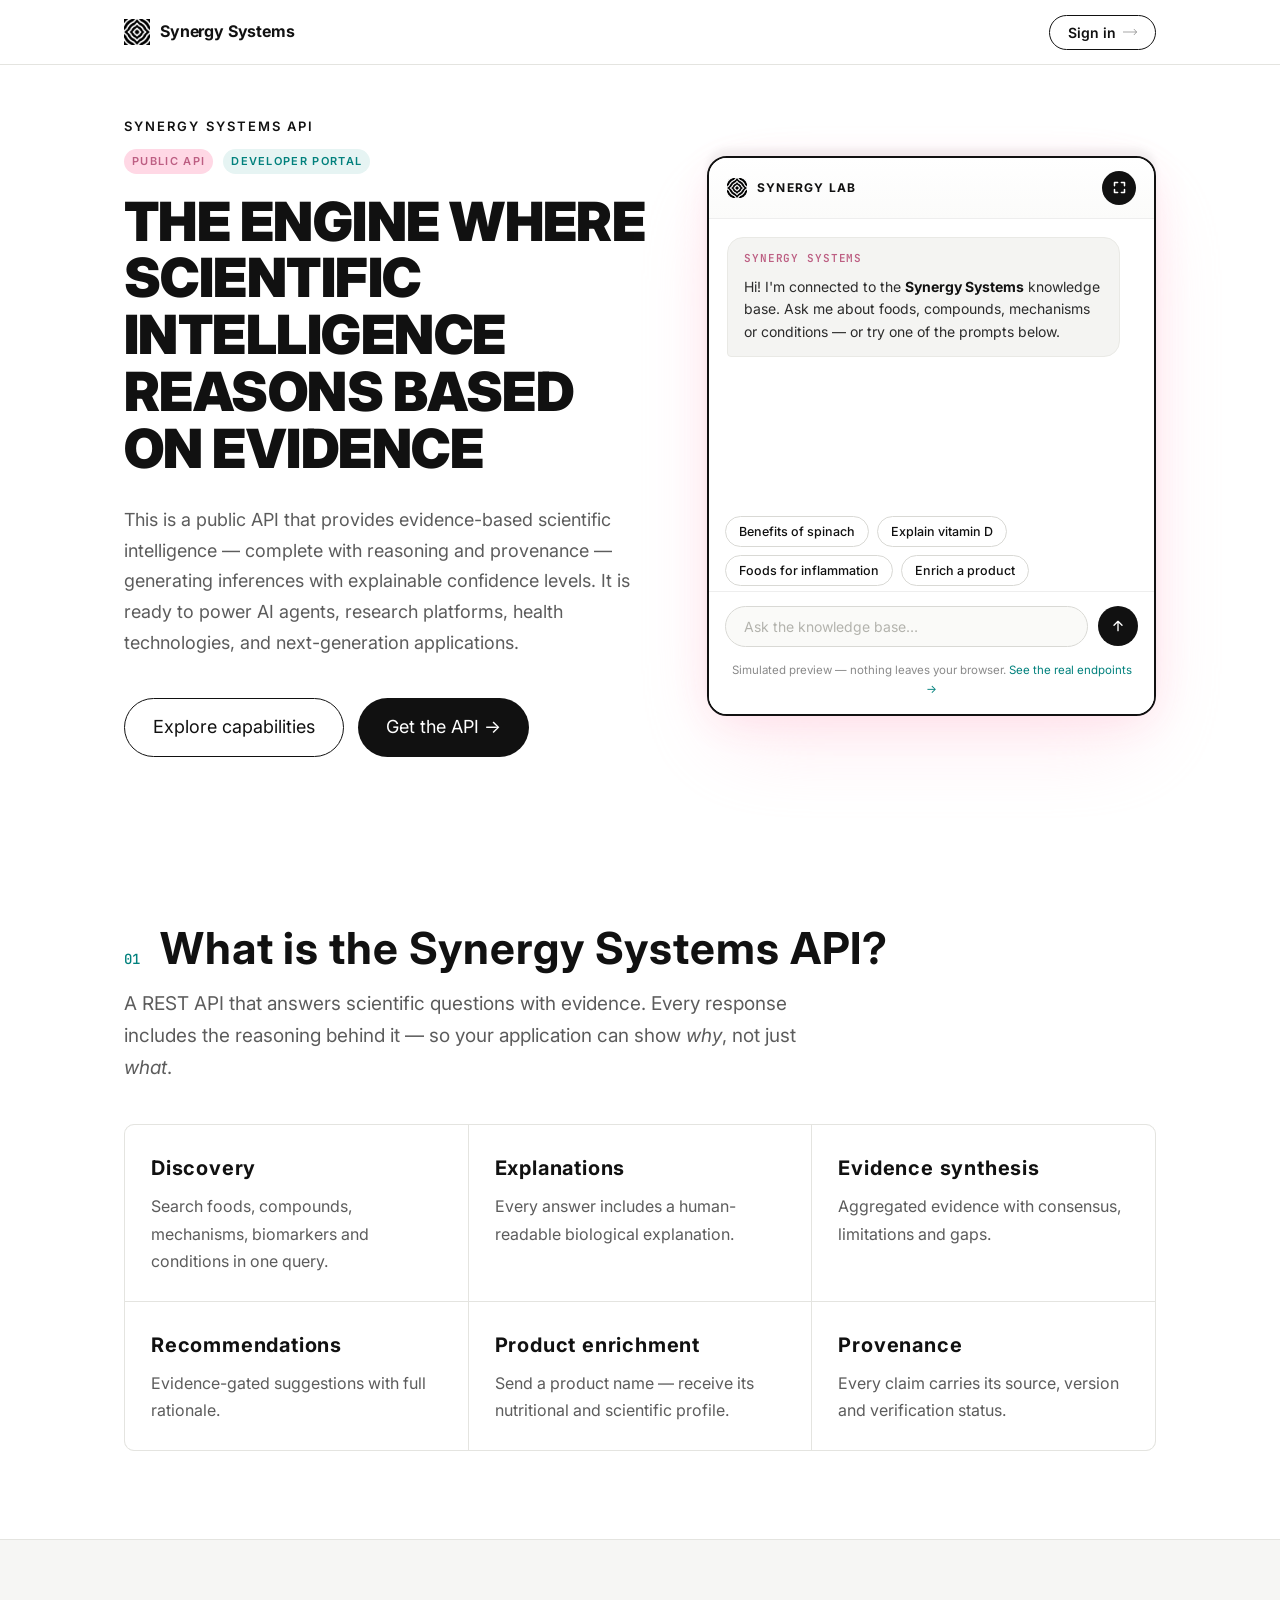
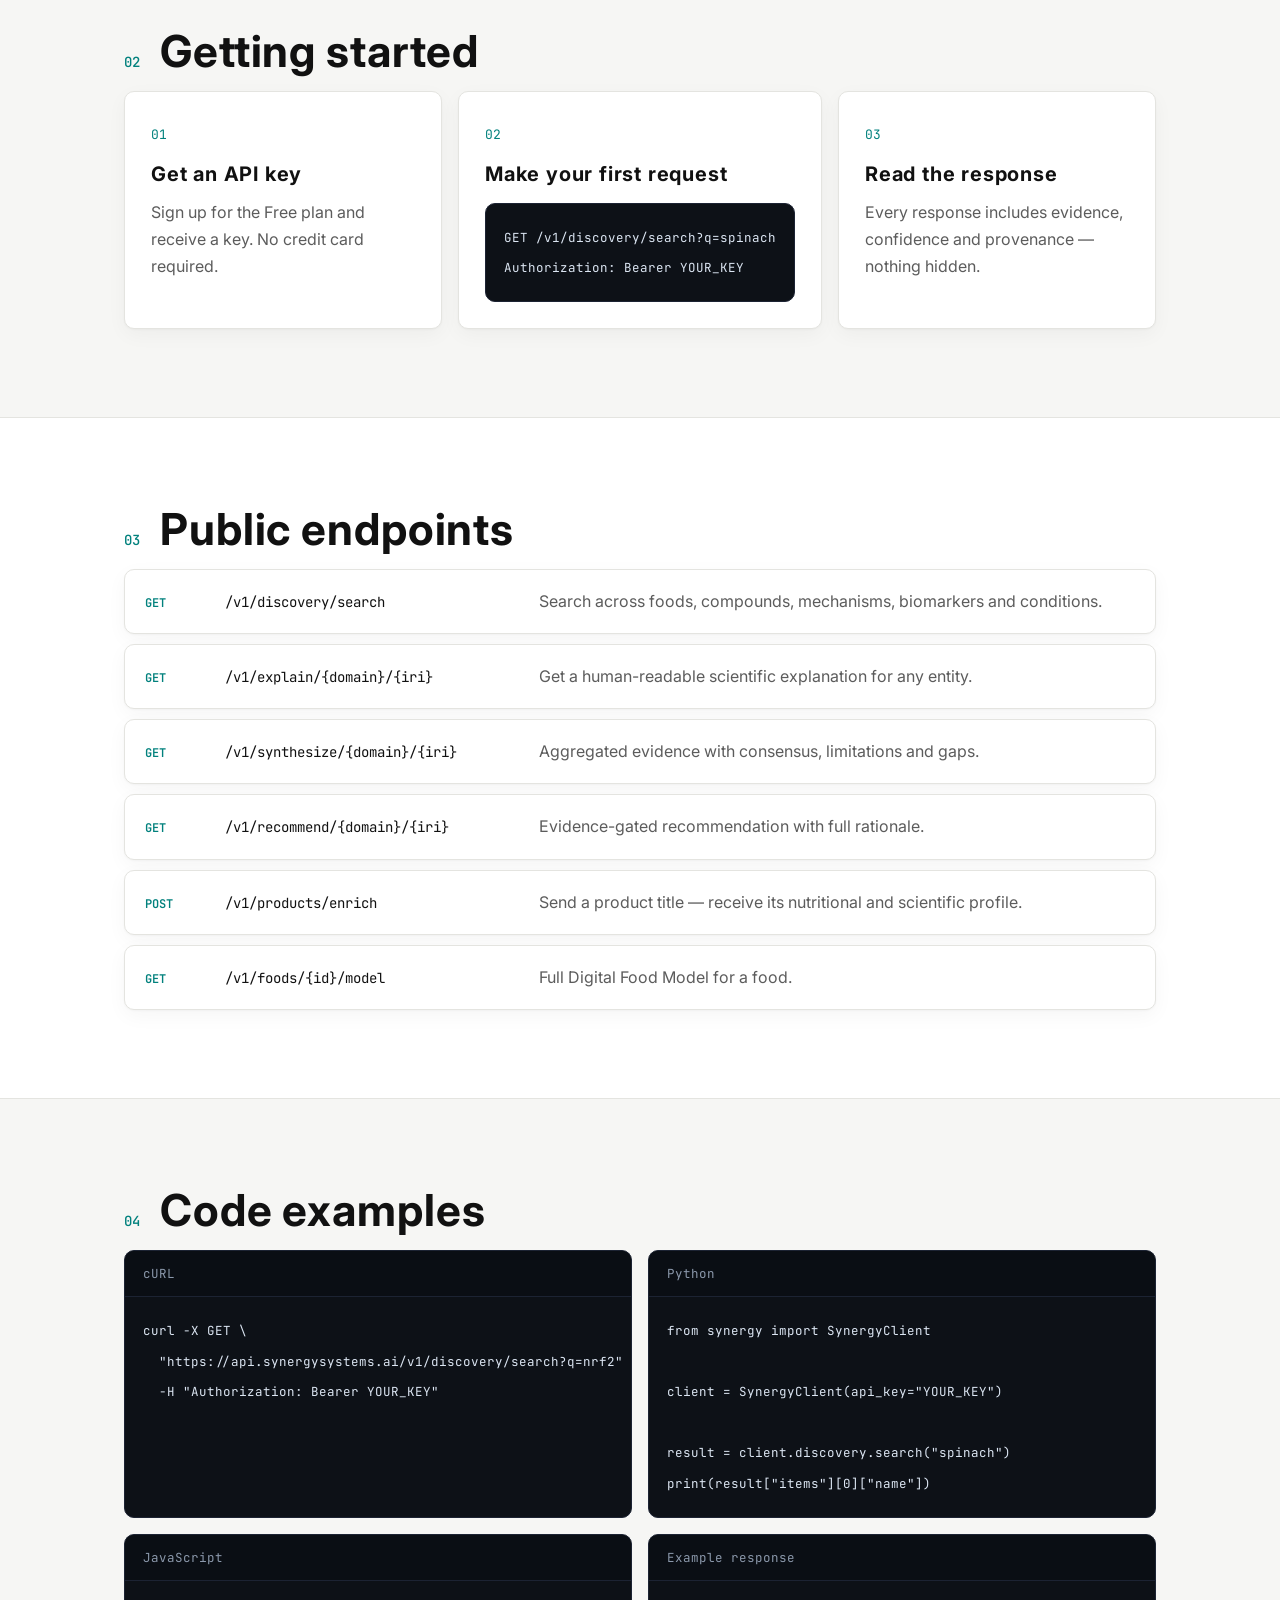
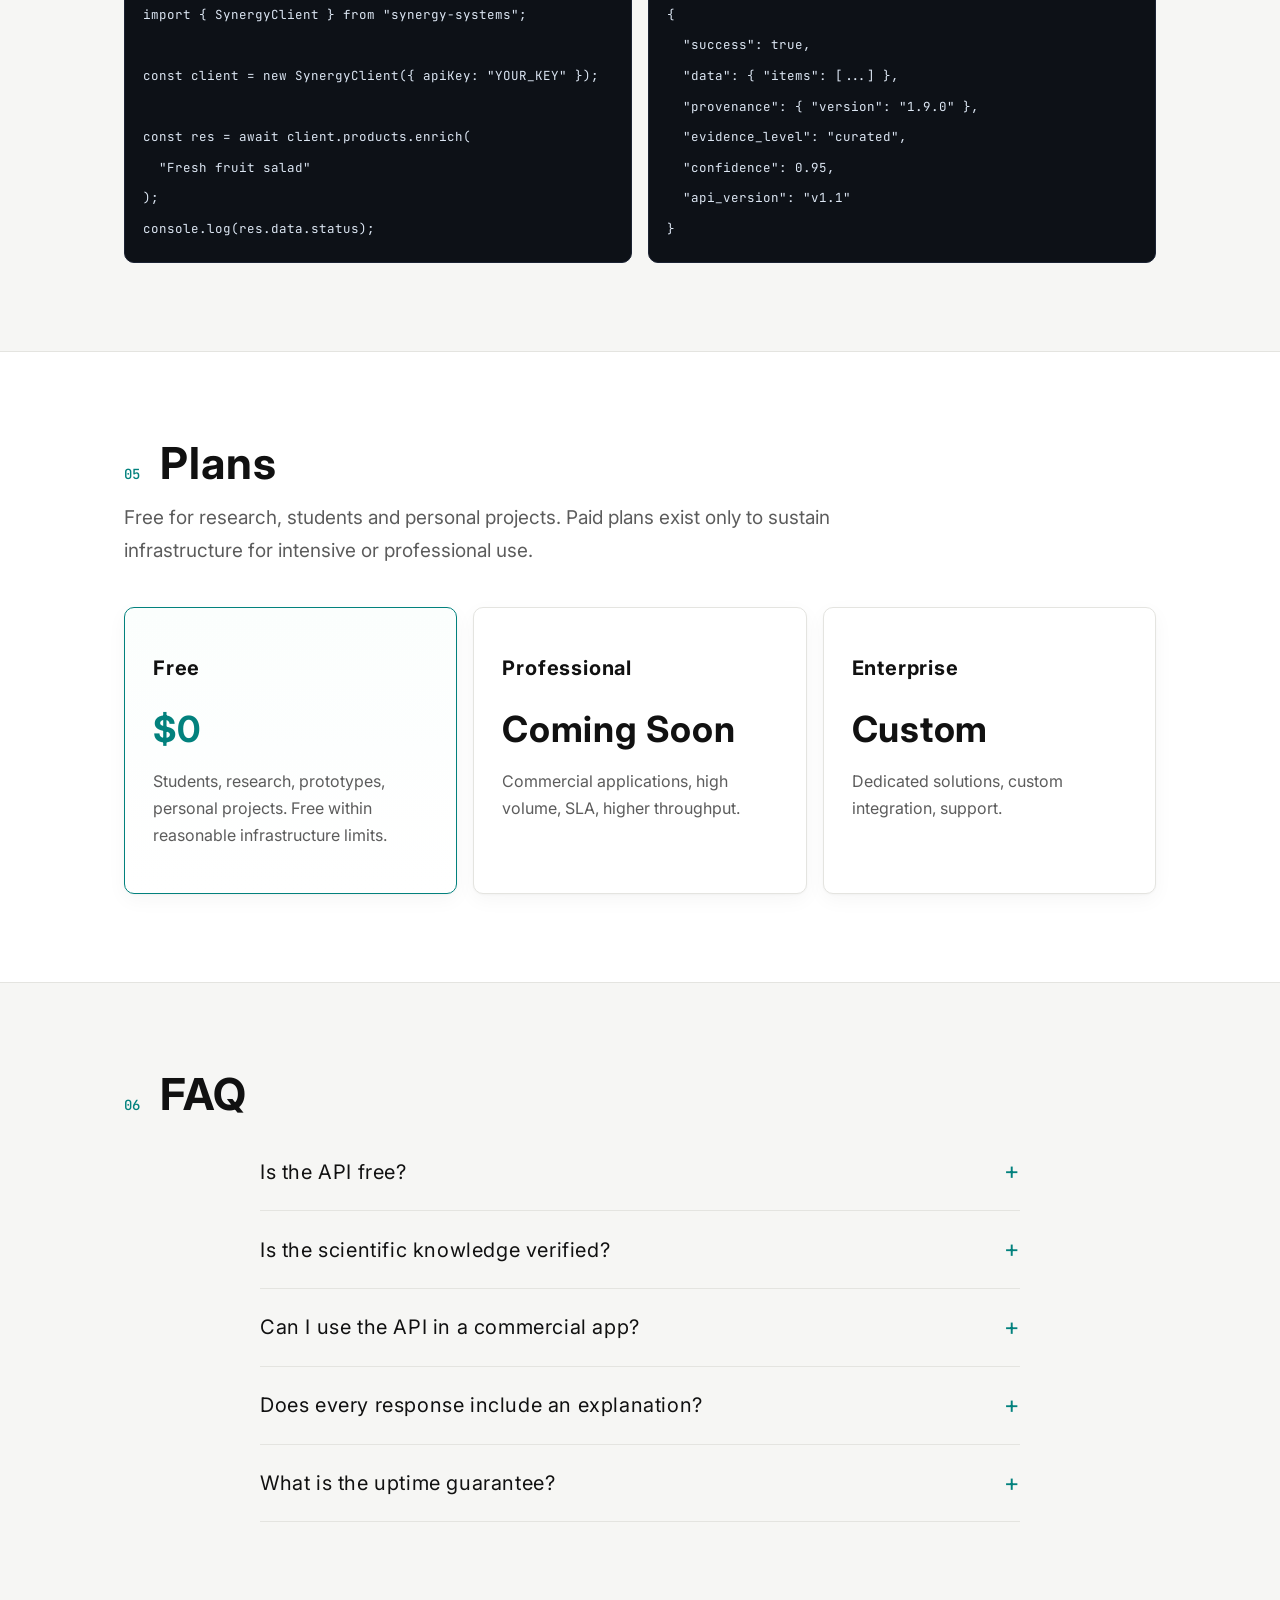
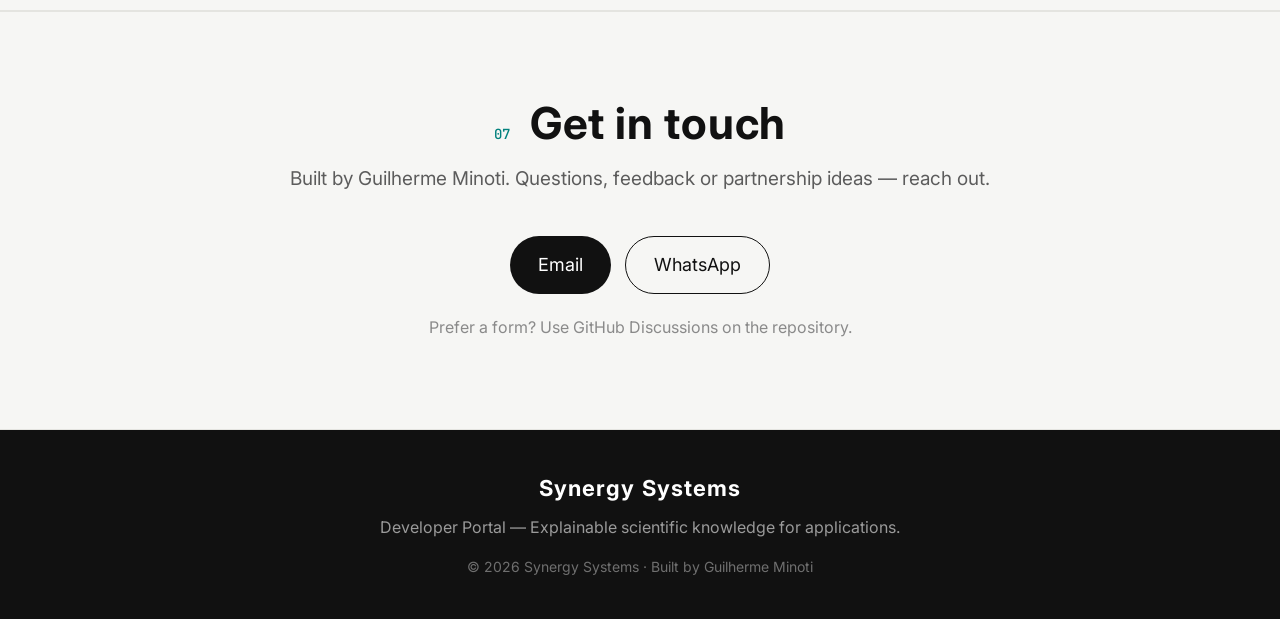
==== docs/index.html @ 51891ec7 "feat: rename docs button to 'Explore capabilities' (→ #what) + arrow on Sign in" ====
<!DOCTYPE html>
<html lang="en">
<head>
  <meta charset="UTF-8" />
  <meta name="viewport" content="width=device-width, initial-scale=1.0" />
  <title>Synergy Systems — Developer Portal</title>

  <!-- Primary SEO -->
  <meta name="description" content="Synergy Systems Developer Portal — a public API for explainable scientific knowledge: discovery, explanations, evidence synthesis, recommendation and product enrichment. Built for researchers, developers and AI applications." />
  <meta name="keywords" content="scientific API, explainable AI, knowledge API, evidence synthesis, nutrition data API, developer portal, machine learning API" />
  <meta name="author" content="Guilherme Minoti" />
  <meta name="robots" content="index, follow" />
  <link rel="canonical" href="https://guiminoti.github.io/Synergy-Systems-API/" />

  <!-- OpenGraph -->
  <meta property="og:type" content="website" />
  <meta property="og:title" content="Synergy Systems — Developer Portal" />
  <meta property="og:description" content="A public API for explainable scientific knowledge — discovery, explanations, evidence synthesis, recommendation and product enrichment." />
  <meta property="og:url" content="https://guiminoti.github.io/Synergy-Systems-API/" />
  <meta property="og:site_name" content="Synergy Systems Developer Portal" />

  <!-- Twitter Cards -->
  <meta name="twitter:card" content="summary_large_image" />
  <meta name="twitter:title" content="Synergy Systems — Developer Portal" />
  <meta name="twitter:description" content="A public API for explainable scientific knowledge." />

  <!-- Favicon -->
  <link rel="icon" type="image/png" href="assets/favicon/favicon-synergy-systems.png" />
  <link rel="apple-touch-icon" href="assets/favicon/favicon-synergy-systems.png" />

  <!-- Typography -->
  <link rel="preconnect" href="https://fonts.googleapis.com" />
  <link rel="preconnect" href="https://fonts.gstatic.com" crossorigin />
  <link href="https://fonts.googleapis.com/css2?family=Inter:wght@400;500;600;700;800;900&family=JetBrains+Mono:wght@400;500&display=swap" rel="stylesheet" />

  <link rel="stylesheet" href="styles.css?v=7" />
</head>
<body>

  <!-- ═══════════════════ NAV ═══════════════════ -->
  <header class="nav" id="nav">
    <div class="nav__inner">
      <a class="nav__brand" href="#top">
        <img class="nav__mark" src="assets/favicon/favicon-synergy-systems.png" width="26" height="26" alt="Synergy Systems"/>
        <span class="nav__name">Synergy Systems</span>
      </a>
      <div class="nav__auth" id="navAuth"></div>
    </div>
  </header>

  <main id="top">

    <!-- ═══════════════════ HERO ═══════════════════ -->
    <section class="hero">
      <div class="hero__inner hero__grid">
        <div class="hero__content">
          <p class="hero__eyebrow">
            <span class="hero__eyebrow-label">Synergy Systems API</span>
            <span class="hero__pills">
              <span class="nav__tag nav__tag--brand">Public API</span>
              <span class="nav__tag">Developer Portal</span>
            </span>
          </p>
          <h1 class="hero__title">THE ENGINE WHERE SCIENTIFIC INTELLIGENCE REASONS BASED ON EVIDENCE</h1>
          <p class="hero__body">
            This is a public API that provides evidence-based scientific intelligence — complete with reasoning and provenance — generating inferences with explainable confidence levels. It is ready to power AI agents, research platforms, health technologies, and next-generation applications.
          </p>
          <div class="hero__actions">
            <a class="btn btn--ghost" href="#what">Explore capabilities</a>
            <a class="btn btn--primary" href="#contact">Get the API →</a>
          </div>
        </div>

        <!-- ═══ HERO CHAT DEMO ═══ -->
        <div class="chat" id="chat" role="region" aria-label="API demo chat">
          <div class="chat__head">
            <img class="chat__mark" src="assets/favicon/favicon-synergy-systems.png" width="20" height="20" alt="" />
            <span class="chat__title">Synergy LAB</span>
            <button class="chat__expand" id="chatExpand" type="button" aria-label="Expand chat" aria-expanded="false" title="Expand chat">
              <svg class="chat__expand-icon chat__expand-icon--open" width="15" height="15" viewBox="0 0 24 24" fill="none" aria-hidden="true">
                <path d="M4 9V4h5M20 9V4h-5M4 15v5h5M20 15v5h-5" stroke="currentColor" stroke-width="2.4" stroke-linecap="round" stroke-linejoin="round"/>
              </svg>
              <svg class="chat__expand-icon chat__expand-icon--close" width="15" height="15" viewBox="0 0 24 24" fill="none" aria-hidden="true">
                <path d="M9 4v5H4M15 4v5h5M9 20v-5H4M15 20v-5h5" stroke="currentColor" stroke-width="2.4" stroke-linecap="round" stroke-linejoin="round"/>
              </svg>
            </button>
          </div>

          <div class="chat__body" id="chatBody" role="log" aria-live="polite">
            <div class="chat__msg chat__msg--assistant">
              <p class="chat__reply-kind">Synergy Systems</p>
              <p>Hi! I'm connected to the <strong>Synergy Systems</strong> knowledge base.
              Ask me about foods, compounds, mechanisms or conditions — or try one of the prompts below.</p>
            </div>
            <div class="chat__typing" id="chatTyping" hidden aria-hidden="true"><span></span><span></span><span></span></div>
          </div>

          <div class="chat__chips" id="chatChips">
            <button class="chat__chip" type="button" data-q="What are the benefits of spinach?">Benefits of spinach</button>
            <button class="chat__chip" type="button" data-q="Explain vitamin D">Explain vitamin D</button>
            <button class="chat__chip" type="button" data-q="Recommend foods for inflammation">Foods for inflammation</button>
            <button class="chat__chip" type="button" data-q="Enrich this product: fresh fruit salad">Enrich a product</button>
          </div>

          <form class="chat__form" id="chatForm" autocomplete="off">
            <input class="chat__input" id="chatInput" type="text"
                   placeholder="Ask the knowledge base…" aria-label="Ask the knowledge base" />
            <button class="chat__send" type="submit" aria-label="Send">
              <svg width="16" height="16" viewBox="0 0 24 24" fill="none" aria-hidden="true">
                <path d="M12 19V5M12 5L6 11M12 5L18 11" stroke="currentColor" stroke-width="2" stroke-linecap="round" stroke-linejoin="round"/>
              </svg>
            </button>
          </form>

          <p class="chat__note">Simulated preview — nothing leaves your browser.
            <a href="#endpoints">See the real endpoints →</a></p>
        </div>
      </div>
    </section>

    <!-- ═══════════════════ WHAT ═══════════════════ -->
    <section class="section" id="what">
      <div class="section__inner">
        <div class="section__head">
          <span class="section__num">01</span>
          <h2 class="section__title">What is the Synergy Systems API?</h2>
        </div>
        <p class="section__lead">
          A REST API that answers scientific questions with evidence. Every response
          includes the reasoning behind it — so your application can show <em>why</em>,
          not just <em>what</em>.
        </p>
        <div class="feature-grid">
          <div class="feature">
            <h3>Discovery</h3>
            <p>Search foods, compounds, mechanisms, biomarkers and conditions in one query.</p>
          </div>
          <div class="feature">
            <h3>Explanations</h3>
            <p>Every answer includes a human-readable biological explanation.</p>
          </div>
          <div class="feature">
            <h3>Evidence synthesis</h3>
            <p>Aggregated evidence with consensus, limitations and gaps.</p>
          </div>
          <div class="feature">
            <h3>Recommendations</h3>
            <p>Evidence-gated suggestions with full rationale.</p>
          </div>
          <div class="feature">
            <h3>Product enrichment</h3>
            <p>Send a product name — receive its nutritional and scientific profile.</p>
          </div>
          <div class="feature">
            <h3>Provenance</h3>
            <p>Every claim carries its source, version and verification status.</p>
          </div>
        </div>
      </div>
    </section>

    <!-- ═══════════════════ DOCS ═══════════════════ -->
    <section class="section section--alt" id="docs">
      <div class="section__inner">
        <div class="section__head">
          <span class="section__num">02</span>
          <h2 class="section__title">Getting started</h2>
        </div>
        <div class="docs-grid">
          <div class="doc-card">
            <span class="doc-step">01</span>
            <h3>Get an API key</h3>
            <p>Sign up for the Free plan and receive a key. No credit card required.</p>
          </div>
          <div class="doc-card">
            <span class="doc-step">02</span>
            <h3>Make your first request</h3>
            <pre><code>GET /v1/discovery/search?q=spinach
Authorization: Bearer YOUR_KEY</code></pre>
          </div>
          <div class="doc-card">
            <span class="doc-step">03</span>
            <h3>Read the response</h3>
            <p>Every response includes evidence, confidence and provenance — nothing hidden.</p>
          </div>
        </div>
      </div>
    </section>

    <!-- ═══════════════════ ENDPOINTS ═══════════════════ -->
    <section class="section" id="endpoints">
      <div class="section__inner">
        <div class="section__head">
          <span class="section__num">03</span>
          <h2 class="section__title">Public endpoints</h2>
        </div>
        <div class="endpoint-list">
          <div class="endpoint">
            <span class="endpoint__method">GET</span>
            <code class="endpoint__path">/v1/discovery/search</code>
            <p class="endpoint__desc">Search across foods, compounds, mechanisms, biomarkers and conditions.</p>
          </div>
          <div class="endpoint">
            <span class="endpoint__method">GET</span>
            <code class="endpoint__path">/v1/explain/{domain}/{iri}</code>
            <p class="endpoint__desc">Get a human-readable scientific explanation for any entity.</p>
          </div>
          <div class="endpoint">
            <span class="endpoint__method">GET</span>
            <code class="endpoint__path">/v1/synthesize/{domain}/{iri}</code>
            <p class="endpoint__desc">Aggregated evidence with consensus, limitations and gaps.</p>
          </div>
          <div class="endpoint">
            <span class="endpoint__method">GET</span>
            <code class="endpoint__path">/v1/recommend/{domain}/{iri}</code>
            <p class="endpoint__desc">Evidence-gated recommendation with full rationale.</p>
          </div>
          <div class="endpoint">
            <span class="endpoint__method">POST</span>
            <code class="endpoint__path">/v1/products/enrich</code>
            <p class="endpoint__desc">Send a product title — receive its nutritional and scientific profile.</p>
          </div>
          <div class="endpoint">
            <span class="endpoint__method">GET</span>
            <code class="endpoint__path">/v1/foods/{id}/model</code>
            <p class="endpoint__desc">Full Digital Food Model for a food.</p>
          </div>
        </div>
      </div>
    </section>

    <!-- ═══════════════════ EXAMPLES ═══════════════════ -->
    <section class="section section--alt" id="examples">
      <div class="section__inner">
        <div class="section__head">
          <span class="section__num">04</span>
          <h2 class="section__title">Code examples</h2>
        </div>
        <div class="code-grid">
          <div class="code-block">
            <div class="code-block__head">cURL</div>
            <pre><code>curl -X GET \
  "https://api.synergysystems.ai/v1/discovery/search?q=nrf2" \
  -H "Authorization: Bearer YOUR_KEY"</code></pre>
          </div>
          <div class="code-block">
            <div class="code-block__head">Python</div>
            <pre><code>from synergy import SynergyClient

client = SynergyClient(api_key="YOUR_KEY")

result = client.discovery.search("spinach")
print(result["items"][0]["name"])</code></pre>
          </div>
          <div class="code-block">
            <div class="code-block__head">JavaScript</div>
            <pre><code>import { SynergyClient } from "synergy-systems";

const client = new SynergyClient({ apiKey: "YOUR_KEY" });

const res = await client.products.enrich(
  "Fresh fruit salad"
);
console.log(res.data.status);</code></pre>
          </div>
          <div class="code-block">
            <div class="code-block__head">Example response</div>
            <pre><code>{
  "success": true,
  "data": { "items": [...] },
  "provenance": { "version": "1.9.0" },
  "evidence_level": "curated",
  "confidence": 0.95,
  "api_version": "v1.1"
}</code></pre>
          </div>
        </div>
      </div>
    </section>

    <!-- ═══════════════════ PLANS ═══════════════════ -->
    <section class="section" id="plans">
      <div class="section__inner">
        <div class="section__head">
          <span class="section__num">05</span>
          <h2 class="section__title">Plans</h2>
        </div>
        <p class="section__lead">
          Free for research, students and personal projects. Paid plans exist only to
          sustain infrastructure for intensive or professional use.
        </p>
        <div class="price-grid">
          <article class="price-card price-card--featured">
            <h3>Free</h3>
            <p class="price"><strong>$0</strong></p>
            <p class="price__note">Students, research, prototypes, personal projects. Free within reasonable infrastructure limits.</p>
          </article>
          <article class="price-card">
            <h3>Professional</h3>
            <p class="price"><strong>Coming Soon</strong></p>
            <p class="price__note">Commercial applications, high volume, SLA, higher throughput.</p>
          </article>
          <article class="price-card">
            <h3>Enterprise</h3>
            <p class="price"><strong>Custom</strong></p>
            <p class="price__note">Dedicated solutions, custom integration, support.</p>
          </article>
        </div>
      </div>
    </section>

    <!-- ═══════════════════ FAQ ═══════════════════ -->
    <section class="section section--alt" id="faq">
      <div class="section__inner">
        <div class="section__head">
          <span class="section__num">06</span>
          <h2 class="section__title">FAQ</h2>
        </div>
        <div class="faq-list">
          <details class="faq">
            <summary>Is the API free?</summary>
            <p>Yes. The Free plan is available for students, researchers, prototypes and personal projects — no credit card required.</p>
          </details>
          <details class="faq">
            <summary>Is the scientific knowledge verified?</summary>
            <p>Yes. Evidence passes through verification gates, and DOIs are audited. Unsupported claims are never returned as established.</p>
          </details>
          <details class="faq">
            <summary>Can I use the API in a commercial app?</summary>
            <p>Yes — the Professional plan (coming soon) is designed for commercial applications with volume and SLA needs.</p>
          </details>
          <details class="faq">
            <summary>Does every response include an explanation?</summary>
            <p>Yes. Every scientific answer includes its reasoning chain, evidence and confidence — no black boxes.</p>
          </details>
          <details class="faq">
            <summary>What is the uptime guarantee?</summary>
            <p>The Free plan is best-effort. Professional and Enterprise plans will include SLAs.</p>
          </details>
        </div>
      </div>
    </section>

    <!-- ═══════════════════ CONTACT ═══════════════════ -->
    <section class="section section--alt" id="contact">
      <div class="section__inner section__inner--center">
        <div class="section__head section__head--center">
          <span class="section__num">07</span>
          <h2 class="section__title">Get in touch</h2>
        </div>
        <p class="section__lead section__lead--center">
          Built by Guilherme Minoti. Questions, feedback or partnership ideas — reach out.
        </p>
        <div class="contact__actions">
          <a class="btn btn--primary" href="mailto:guilherme.minoti@gmail.com">Email</a>
          <a class="btn btn--ghost" href="https://wa.me/5562998455202" target="_blank" rel="noopener">WhatsApp</a>
        </div>
        <p class="contact__fine">Prefer a form? Use GitHub Discussions on the repository.</p>
      </div>
    </section>

  </main>

  <!-- ═══════════════════ FOOTER ═══════════════════ -->
  <footer class="footer">
    <div class="footer__inner">
      <p class="footer__brand"><strong>Synergy Systems</strong></p>
      <p class="footer__tag">Developer Portal — Explainable scientific knowledge for applications.</p>
      <p class="footer__copy">© <span id="year"></span> Synergy Systems · Built by Guilherme Minoti</p>
    </div>
  </footer>

  <script src="auth.js"></script>
  <script src="app.js"></script>
</body>
</html>
---- docs/styles.css ----
/* ═══════════════════════════════════════════════════════════════════
   Synergy Systems — Developer Portal (public)
   Light editorial theme · Inter (body) + JetBrains Mono (code)
   Aquatic accents (subtle teal/cyan) — favicon: stylized "S"
   ═══════════════════════════════════════════════════════════════════ */

:root {
  --bg: #ffffff;
  --bg-alt: #f6f6f4;
  --surface: #ffffff;
  --ink: #111111;
  --ink-soft: #5c5c5c;
  --ink-mute: #8a8a8a;
  --accent: #02817d;          /* aquatic teal */
  --accent-soft: #e6f4f3;
  --cyan: #02817d;
  --line: #e4e4e0;
  --radius: 10px;
  --font-display: 'Inter', -apple-system, BlinkMacSystemFont, 'Segoe UI', sans-serif;
  --font-body: 'Inter', -apple-system, BlinkMacSystemFont, 'Segoe UI', sans-serif;
  --font-mono: 'JetBrains Mono', ui-monospace, 'SF Mono', Menlo, monospace;
  --maxw: 1080px;
  --shadow: 0 1px 2px rgba(0,0,0,.03), 0 6px 20px rgba(0,0,0,.04);
}

* { margin: 0; padding: 0; box-sizing: border-box; }
html { scroll-behavior: smooth; }
body {
  font-family: var(--font-body);
  background: var(--bg);
  color: var(--ink);
  line-height: 1.7;
  -webkit-font-smoothing: antialiased;
  font-size: 18px;
}
::selection { background: var(--accent); color: #fff; }

/* ── NAV ─────────────────────────────────────────── */
.nav { position: sticky; top: 0; z-index: 50; background: rgba(255,255,255,.50); backdrop-filter: blur(14px); -webkit-backdrop-filter: blur(14px); border-bottom: 1px solid var(--line); }
.nav__inner { max-width: var(--maxw); margin: 0 auto; padding: 0 24px; height: 64px; display: flex; align-items: center; gap: 24px; }
.nav__brand { display: flex; align-items: center; gap: 10px; text-decoration: none; color: var(--ink); }
.nav__mark { display: block; }
.nav__name { font-size: 16px; font-weight: 700; letter-spacing: -.01em; white-space: nowrap; }
.nav__tag { font-size: 11px; font-weight: 600; letter-spacing: .12em; text-transform: uppercase; color: var(--accent); background: var(--accent-soft); padding: 3px 8px; border-radius: 999px; white-space: nowrap; }
/* nav__links removido — CTA usa margin-left: auto */
.nav__links a { text-decoration: none; color: var(--ink-soft); font-size: 14px; font-weight: 500; transition: color .18s; }
.nav__links a:hover { color: var(--ink); }
.nav__cta { display: inline-flex; align-items: center; gap: 8px; text-decoration: none; font-size: 14px; font-weight: 600; color: #fff; background: var(--ink); padding: 8px 16px; border-radius: 999px; transition: background .18s; white-space: nowrap; }
.nav__cta:hover { background: var(--accent); }
.nav__cta svg { transition: transform .18s; }
.nav__cta:hover svg { transform: translateX(3px); }

/* ── HERO ────────────────────────────────────────── */
.hero__inner { max-width: var(--maxw); margin: 0 auto; padding: 50px 24px 80px; }
.hero__grid { display: grid; grid-template-columns: 1.08fr 0.92fr; gap: 56px; align-items: center; }
.hero__grid .hero__title { font-size: clamp(34px, 4.4vw, 54px); }

/* ── HERO CHAT DEMO ──────────────────────────────── */
.chat {
  display: flex;
  flex-direction: column;
  background: #fff;
  border: 2px solid var(--ink);
  border-radius: 20px;
  height: clamp(500px, 64vh, 560px);
  overflow: hidden;
  box-shadow:
    0 -8px 6px rgba(0,0,0,.05),
    0 8px 44px -10px rgba(255,216,229,.95),
    0 36px 90px -18px rgba(255,216,229,.6);
}
.chat__head {
  display: flex;
  align-items: center;
  gap: 10px;
  padding: 13px 18px;
  border-bottom: 1px solid #eee;
  background: linear-gradient(180deg, #fff, #fbfbfa);
}
.chat__mark { display: block; border-radius: 6px; }
.chat__title { font-size: 12px; font-weight: 700; letter-spacing: .1em; text-transform: uppercase; color: var(--ink); }
.chat__expand {
  margin-left: auto;
  flex: none;
  width: 34px;
  height: 34px;
  display: inline-flex;
  align-items: center;
  justify-content: center;
  background: #111;
  color: #fff;
  border: none;
  border-radius: 50%;
  cursor: pointer;
  transition: background .16s, transform .16s;
}
.chat__expand:hover { background: var(--accent); transform: scale(1.06); }
.chat__expand:active { transform: scale(.96); }
.chat__expand-icon--open { display: block; }
.chat__expand-icon--close { display: none; }

.chat__body {
  flex: 1;
  overflow-y: auto;
  display: flex;
  flex-direction: column;
  gap: 12px;
  padding: 18px;
  background: #fff;
  scroll-behavior: smooth;
}
.chat__body::-webkit-scrollbar { width: 8px; }
.chat__body::-webkit-scrollbar-thumb { background: #e2e2de; border-radius: 8px; }
.chat__body::-webkit-scrollbar-track { background: transparent; }

.chat__msg { animation: chatIn .32s ease both; }
@keyframes chatIn { from { opacity: 0; transform: translateY(6px); } to { opacity: 1; transform: none; } }

.chat__msg--user { display: flex; justify-content: flex-end; }
.chat__msg--user p {
  background: #111;
  color: #fff;
  padding: 10px 16px;
  border-radius: 18px 18px 4px 18px;
  font-size: 14px;
  line-height: 1.55;
  max-width: 85%;
}
.chat__msg--assistant {
  align-self: flex-start;
  background: #f4f4f2;
  border: 1px solid #e9e9e5;
  border-radius: 16px 16px 16px 4px;
  padding: 12px 16px;
  max-width: 96%;
  font-size: 14px;
  line-height: 1.62;
  color: #2b2b2b;
}
.chat__msg--assistant p { margin: 0 0 8px; }
.chat__msg--assistant p:last-child { margin-bottom: 0; }
.chat__msg--assistant strong { color: var(--ink); }
.chat__reply-kind { font-family: var(--font-mono); font-size: 11px; font-weight: 600; letter-spacing: .08em; text-transform: uppercase; color: #BD5F83; margin-bottom: 6px; }
.chat__msg--assistant ul { margin: 4px 0 10px; padding-left: 18px; }
.chat__msg--assistant li { margin-bottom: 4px; }

.chat__snippet {
  margin: 10px 0;
  background: #0d1117;
  border: 1px solid #1c2333;
  border-radius: 10px;
  padding: 12px 14px;
  font-family: var(--font-mono);
  font-size: 11.5px;
  line-height: 1.6;
  color: #dce6f3;
  white-space: pre;
  overflow-x: auto;
}
.chat__meta {
  display: block;
  margin-top: 8px;
  padding-top: 8px;
  border-top: 1px dashed #dcdcd8;
  font-family: var(--font-mono);
  font-size: 11px;
  color: var(--ink-mute);
}

.chat__typing {
  align-self: flex-start;
  display: inline-flex;
  align-items: center;
  gap: 5px;
  background: #f4f4f2;
  border: 1px solid #e9e9e5;
  border-radius: 16px 16px 16px 4px;
  padding: 13px 16px;
  width: fit-content;
}
.chat__typing[hidden] { display: none; }
.chat__typing span { width: 7px; height: 7px; border-radius: 50%; background: #b9b9b4; animation: chatBlink 1.2s ease-in-out infinite; }
.chat__typing span:nth-child(2) { animation-delay: .15s; }
.chat__typing span:nth-child(3) { animation-delay: .3s; }
@keyframes chatBlink { 0%, 80%, 100% { opacity: .25; transform: translateY(0); } 40% { opacity: 1; transform: translateY(-3px); } }

.chat__chips { display: flex; flex-wrap: wrap; gap: 8px; padding: 12px 16px 5px; background: #fff; }
.chat__chip {
  font-family: var(--font-body);
  font-size: 12.5px;
  font-weight: 500;
  color: var(--ink);
  background: #fff;
  border: 1px solid #d9d9d5;
  border-radius: 999px;
  padding: 7px 13px;
  cursor: pointer;
  transition: border-color .16s, color .16s, background .16s;
}
.chat__chip:hover { border-color: var(--accent); color: var(--accent); background: var(--accent-soft); }

.chat__form { display: flex; align-items: center; gap: 10px; padding: 14px 16px; background: #fff; border-top: 1px solid #eee; }
.chat__input {
  flex: 1;
  font-family: var(--font-body);
  font-size: 14px;
  color: var(--ink);
  background: #fafaf8;
  border: 1px solid #d9d9d5;
  border-radius: 999px;
  padding: 11px 18px;
  outline: none;
  transition: border-color .16s, box-shadow .16s, background .16s;
}
.chat__input:focus { border-color: var(--ink); background: #fff; box-shadow: 0 0 0 3px rgba(255,216,229,.55); }
.chat__input::placeholder { color: #b3b3ad; }
.chat__send {
  flex: none;
  width: 40px;
  height: 40px;
  display: inline-flex;
  align-items: center;
  justify-content: center;
  border: none;
  border-radius: 50%;
  background: #111;
  color: #fff;
  cursor: pointer;
  transition: background .16s, transform .16s;
}
.chat__send:hover { background: var(--accent); transform: translateY(-1px); }
.chat__send svg { display: block; }

.chat__note { font-size: 11.5px; color: var(--ink-mute); text-align: center; padding: 0 18px 14px; background: #fff; }
.chat__note a { color: var(--accent); text-decoration: none; }
.chat__note a:hover { text-decoration: underline; }

/* ── CHAT EXPANDED (FULLSCREEN) ─────────────────── */
.chat--expanded {
  position: fixed;
  inset: 0;
  z-index: 100;
  height: auto;
  max-height: none;
  width: auto;
  border-radius: 0;
  border-width: 2px;
  box-shadow: 0 0 0 2px var(--ink), 0 0 56px 10px rgba(255,216,229,.45);
  animation: chatExpandIn .22s ease;
}
@keyframes chatExpandIn {
  from { transform: scale(.985); opacity: .5; }
  to { transform: none; opacity: 1; }
}
.chat--expanded .chat__head { padding: 18px clamp(24px, 6vw, 64px); }
.chat--expanded .chat__expand-icon--open { display: none; }
.chat--expanded .chat__expand-icon--close { display: block; }
.chat--expanded .chat__body {
  padding: 34px max(24px, calc((100% - 900px) / 2));
  gap: 16px;
}
.chat--expanded .chat__msg--assistant,
.chat--expanded .chat__msg--user p {
  font-size: 15.5px;
  line-height: 1.7;
}
.chat--expanded .chat__chips,
.chat--expanded .chat__note {
  padding-left: max(24px, calc((100% - 900px) / 2));
  padding-right: max(24px, calc((100% - 900px) / 2));
}
.chat--expanded .chat__form {
  padding: 16px max(24px, calc((100% - 900px) / 2));
}
body.chat-open { overflow: hidden; }
.hero__eyebrow { display: flex; flex-direction: column; align-items: flex-start; gap: 12px; font-size: 13px; font-weight: 600; letter-spacing: .16em; text-transform: uppercase; color: var(--accent); margin-bottom: 20px; }
.hero__eyebrow-label { color: var(--ink); }
.hero__pills { display: flex; align-items: center; gap: 10px; }
.nav__tag--brand { background: #FFD8E5; color: #BD5F83; }
.hero__title { font-size: clamp(40px, 6vw, 68px); font-weight: 900; text-transform: uppercase; letter-spacing: -.01em; line-height: 1.05; max-width: 880px; margin-bottom: 28px; }
.hero__body { max-width: 620px; color: var(--ink-soft); font-size: 18px; margin-bottom: 40px; }
.hero__actions { display: flex; flex-wrap: wrap; gap: 14px; }

/* ── SECTIONS ───────────────────────────────────── */
.section { padding: 88px 0; }
.section--alt { background: var(--bg-alt); border-top: 1px solid var(--line); border-bottom: 1px solid var(--line); }
.section__inner { max-width: var(--maxw); margin: 0 auto; padding: 0 24px; }
.section__inner--center { text-align: center; }
.section__head { display: flex; align-items: baseline; gap: 20px; margin-bottom: 16px; }
.section__head--center { justify-content: center; }
.section__num { font-family: var(--font-mono); font-size: 14px; font-weight: 500; color: var(--accent); white-space: nowrap; }
.section__title { font-family: var(--font-display); font-size: clamp(30px, 4vw, 44px); letter-spacing: .02em; line-height: 1.05; }
.section__lead { max-width: 720px; color: var(--ink-soft); font-size: 19px; margin: 12px 0 40px; }
.section__lead--center { margin-left: auto; margin-right: auto; }

/* ── FEATURE GRID ───────────────────────────────── */
.feature-grid { display: grid; grid-template-columns: repeat(3, 1fr); gap: 1px; background: var(--line); border: 1px solid var(--line); border-radius: var(--radius); overflow: hidden; }
.feature { background: var(--surface); padding: 26px; }
.feature h3 { font-family: var(--font-display); font-size: 20px; letter-spacing: .04em; margin-bottom: 8px; color: var(--ink); }
.feature p { color: var(--ink-soft); font-size: 16px; }

/* ── DOCS (getting started) ─────────────────────── */
.docs-grid { display: grid; grid-template-columns: repeat(3, 1fr); gap: 16px; }
.doc-card { background: var(--surface); border: 1px solid var(--line); border-radius: var(--radius); padding: 26px; box-shadow: var(--shadow); }
.doc-step { font-family: var(--font-mono); font-size: 13px; color: var(--accent); }
.doc-card h3 { font-family: var(--font-display); font-size: 20px; letter-spacing: .04em; margin: 8px 0; }
.doc-card p { color: var(--ink-soft); font-size: 16px; }
.doc-card pre { margin-top: 12px; background: #0d1117; border: 1px solid #1c2333; border-radius: var(--radius); padding: 18px; overflow-x: auto; }
.doc-card code { font-family: var(--font-mono); font-size: 12.5px; line-height: 1.7; color: #dce6f3; white-space: pre; }

/* ── ENDPOINTS ──────────────────────────────────── */
.endpoint-list { display: grid; gap: 10px; }
.endpoint { display: grid; grid-template-columns: 64px 1fr 2fr; align-items: baseline; gap: 16px; padding: 18px 20px; background: var(--surface); border: 1px solid var(--line); border-radius: var(--radius); box-shadow: var(--shadow); }
.endpoint__method { font-family: var(--font-mono); font-size: 12px; font-weight: 600; color: var(--accent); }
.endpoint__path { font-family: var(--font-mono); font-size: 14px; color: var(--ink); }
.endpoint__desc { color: var(--ink-soft); font-size: 16px; }

/* ── CODE ───────────────────────────────────────── */
.code-grid { display: grid; grid-template-columns: repeat(2, 1fr); gap: 16px; }
.code-block { background: #0d1117; border-radius: var(--radius); overflow: hidden; border: 1px solid #1c2333; }
.code-block__head { font-family: var(--font-mono); font-size: 12.5px; color: #8b98ab; padding: 12px 18px; border-bottom: 1px solid #1c2333; background: #0a0e14; }
.code-block pre { padding: 18px; overflow-x: auto; }
.code-block code { font-family: var(--font-mono); font-size: 12.5px; line-height: 1.7; color: #dce6f3; white-space: pre; }

/* ── PRICING ────────────────────────────────────── */
.price-grid { display: grid; grid-template-columns: repeat(3, 1fr); gap: 16px; }
.price-card { background: var(--surface); border: 1px solid var(--line); border-radius: var(--radius); padding: 43px 28px; min-height: 282px; display: flex; flex-direction: column; box-shadow: var(--shadow); }
.price-card--featured { border-color: var(--accent); background: linear-gradient(180deg, #fbfefd, #fff); }
.price-card h3 { font-family: var(--font-display); font-size: 20px; letter-spacing: .04em; }
.price { font-family: var(--font-display); font-size: 36px; font-weight: 700; letter-spacing: .02em; margin: 14px 0 8px; }
.price-card--featured .price { color: var(--accent); }
.price__note { color: var(--ink-soft); font-size: 16px; }

/* ── FAQ ────────────────────────────────────────── */
.faq-list { max-width: 760px; margin: 0 auto; }
.faq { border-bottom: 1px solid var(--line); }
.faq summary { cursor: pointer; font-family: var(--font-display); font-size: 20px; letter-spacing: .03em; padding: 18px 0; list-style: none; display: flex; justify-content: space-between; align-items: center; }
.faq summary::after { content: '+'; font-size: 24px; color: var(--accent); font-weight: 400; }
.faq[open] summary::after { content: '–'; }
.faq p { color: var(--ink-soft); font-size: 17px; padding: 0 0 18px; max-width: 640px; }

/* ── TIMELINE ───────────────────────────────────── */
/* ── BUTTONS ────────────────────────────────────── */
.btn { display: inline-flex; align-items: center; gap: 10px; text-decoration: none; font-family: var(--font-body); font-size: 18px; padding: 13px 28px; border-radius: 999px; transition: all .18s; }
.btn--primary { background: var(--ink); color: #fff; }
.btn--primary:hover { background: var(--accent); }
.btn--ghost { border: 1px solid var(--ink); color: var(--ink); }
.btn--ghost:hover { background: var(--ink); color: #fff; }
.btn svg { transition: transform .18s; }
.btn:hover svg { transform: translateX(3px); }

/* ── CONTACT ────────────────────────────────────── */
.contact__actions { display: flex; justify-content: center; gap: 14px; margin-top: 28px; }
.contact__fine { color: var(--ink-mute); margin-top: 20px; font-size: 16px; }

/* ── NAV AUTH ───────────────────────────────────── */
.nav__auth { margin-left: auto; display: flex; align-items: center; }
.nav__signin {
  font-family: var(--font-body);
  font-size: 14px;
  font-weight: 600;
  color: var(--ink);
  background: transparent;
  border: 1px solid var(--ink);
  border-radius: 999px;
  padding: 8px 18px;
  cursor: pointer;
  white-space: nowrap;
  display: inline-flex;
  align-items: center;
  gap: 7px;
  transition: background .18s, color .18s;
}
.nav__signin svg { transition: transform .18s; }
.nav__signin:hover svg { transform: translateX(3px); }
.nav__signin:hover { background: var(--ink); color: #fff; }
.nav__user {
  display: inline-flex;
  align-items: center;
  gap: 9px;
  text-decoration: none;
  color: var(--ink);
  border: 1px solid var(--line);
  border-radius: 999px;
  padding: 4px 14px 4px 5px;
  transition: border-color .18s, background .18s;
}
.nav__user:hover { border-color: var(--ink); background: #fafaf8; }
.nav__user-avatar {
  width: 27px;
  height: 27px;
  border-radius: 50%;
  color: #fff;
  display: inline-flex;
  align-items: center;
  justify-content: center;
  font-size: 11px;
  font-weight: 700;
  flex: none;
}
.nav__user-name { font-size: 13.5px; font-weight: 600; max-width: 150px; overflow: hidden; text-overflow: ellipsis; white-space: nowrap; }

/* ── AUTH MODAL ─────────────────────────────────── */
body.auth-open { overflow: hidden; }
.auth-modal { position: fixed; inset: 0; z-index: 200; display: flex; align-items: center; justify-content: center; padding: 20px; }
.auth-modal[hidden] { display: none; }
.auth-modal__backdrop { position: absolute; inset: 0; background: rgba(17,17,17,.45); backdrop-filter: blur(6px); -webkit-backdrop-filter: blur(6px); }
.auth-modal__card {
  position: relative;
  width: 100%;
  max-width: 400px;
  max-height: 92vh;
  overflow-y: auto;
  background: #fff;
  border: 2px solid var(--ink);
  border-radius: 20px;
  padding: 30px 28px 22px;
  box-shadow:
    0 18px 44px -10px rgba(255,216,229,.95),
    0 46px 90px -18px rgba(255,216,229,.6),
    0 10px 28px rgba(0,0,0,.18);
  animation: chatExpandIn .22s ease;
}
.auth-modal__close {
  position: absolute;
  top: 14px;
  right: 14px;
  width: 30px;
  height: 30px;
  border: none;
  background: #f2f2f0;
  border-radius: 50%;
  cursor: pointer;
  color: var(--ink);
  font-size: 16px;
  line-height: 1;
  display: inline-flex;
  align-items: center;
  justify-content: center;
  transition: background .16s;
}
.auth-modal__close:hover { background: #e4e4e0; }
.auth-modal__mark { display: block; margin-bottom: 14px; border-radius: 8px; }
.auth-modal__card h2 { font-size: 24px; font-weight: 800; letter-spacing: -.01em; line-height: 1.2; }
.auth-modal__sub { color: var(--ink-soft); font-size: 14px; margin: 4px 0 20px; }
.auth-modal__note { margin-top: 18px; text-align: center; font-family: var(--font-mono); font-size: 10.5px; letter-spacing: .08em; text-transform: uppercase; color: var(--ink-mute); }

.auth-providers { display: grid; gap: 10px; }
.auth-provider {
  display: flex;
  align-items: center;
  justify-content: center;
  gap: 10px;
  height: 48px;
  border: 1px solid var(--line);
  border-radius: 999px;
  background: #fff;
  font-family: var(--font-body);
  font-size: 15px;
  font-weight: 600;
  color: var(--ink);
  cursor: pointer;
  transition: border-color .16s, background .16s, box-shadow .16s;
}
.auth-provider:hover { border-color: var(--ink); background: #fafaf8; }
.auth-provider:focus-visible { outline: none; box-shadow: 0 0 0 3px rgba(255,216,229,.7); }
.auth-provider svg { flex: none; }
.auth-or { display: flex; align-items: center; gap: 12px; color: var(--ink-mute); font-size: 11px; text-transform: uppercase; letter-spacing: .12em; margin: 2px 0; }
.auth-or::before, .auth-or::after { content: ''; flex: 1; height: 1px; background: var(--line); }

.auth-stage { display: grid; gap: 10px; min-height: 130px; }
.auth-stage[hidden] { display: none; }
.auth-spinner { display: flex; flex-direction: column; align-items: center; justify-content: center; gap: 14px; min-height: 140px; color: var(--ink-soft); font-size: 14px; }
.auth-spinner__ring {
  width: 34px;
  height: 34px;
  border-radius: 50%;
  border: 3px solid var(--accent-soft);
  border-top-color: var(--accent);
  animation: authSpin .8s linear infinite;
}
@keyframes authSpin { to { transform: rotate(360deg); } }
.auth-back { background: none; border: none; color: var(--ink-mute); font-size: 13px; cursor: pointer; padding: 4px 0; text-align: left; }
.auth-back:hover { color: var(--ink); }
.auth-chooser { display: grid; gap: 8px; }
.auth-account {
  display: flex;
  align-items: center;
  gap: 12px;
  padding: 11px 14px;
  border: 1px solid var(--line);
  border-radius: 14px;
  background: #fff;
  cursor: pointer;
  text-align: left;
  width: 100%;
  font-family: var(--font-body);
  transition: border-color .16s, background .16s;
}
.auth-account:hover { border-color: var(--ink); background: #fafaf8; }
.auth-account__avatar {
  width: 38px;
  height: 38px;
  border-radius: 50%;
  color: #fff;
  display: inline-flex;
  align-items: center;
  justify-content: center;
  font-size: 15px;
  font-weight: 700;
  flex: none;
}
.auth-account__name { font-size: 15px; font-weight: 700; color: var(--ink); line-height: 1.3; }
.auth-account__email { font-size: 13px; color: var(--ink-soft); line-height: 1.3; }
.auth-account--other { justify-content: center; font-weight: 600; color: var(--ink); border-style: dashed; }
.auth-form { display: grid; gap: 12px; }
.auth-form label { font-size: 11.5px; font-weight: 600; letter-spacing: .08em; text-transform: uppercase; color: var(--ink-soft); }
.auth-form input {
  width: 100%;
  padding: 12px 16px;
  border: 1px solid var(--line);
  border-radius: 12px;
  font-family: var(--font-body);
  font-size: 15px;
  color: var(--ink);
  background: #fafaf8;
  outline: none;
  transition: border-color .16s, box-shadow .16s, background .16s;
}
.auth-form input:focus { border-color: var(--ink); box-shadow: 0 0 0 3px rgba(255,216,229,.55); background: #fff; }
.auth-form .btn { width: 100%; justify-content: center; margin-top: 4px; }
.auth-error { color: #c0392b; font-size: 13px; margin: 0; }

.auth-toast {
  position: fixed;
  bottom: 28px;
  left: 50%;
  transform: translateX(-50%);
  background: var(--ink);
  color: #fff;
  padding: 12px 22px;
  border-radius: 999px;
  font-size: 14px;
  font-weight: 600;
  box-shadow: 0 10px 30px rgba(0,0,0,.25), 0 0 0 1px rgba(255,216,229,.45);
  z-index: 300;
  animation: chatIn .3s ease;
  transition: opacity .3s ease;
}
.auth-toast--out { opacity: 0; }

/* ── PROFILE PAGE ───────────────────────────────── */
.profile-section { min-height: calc(100vh - 64px - 190px); }
.profile-section__inner { max-width: var(--maxw); margin: 0 auto; padding: 0 24px; }
.profile { padding: 50px 0 40px; }
.profile__head { display: flex; flex-direction: column; align-items: center; text-align: center; }
.profile__avatar {
  width: 92px;
  height: 92px;
  border-radius: 50%;
  color: #fff;
  display: flex;
  align-items: center;
  justify-content: center;
  font-size: 34px;
  font-weight: 800;
  margin: 16px 0 14px;
  box-shadow: 0 12px 32px -8px rgba(0,0,0,.18);
}
.profile__name { font-size: clamp(30px, 4vw, 44px); font-weight: 900; letter-spacing: -.01em; line-height: 1.1; }
.profile__email { color: var(--ink-soft); font-size: 17px; margin-top: 4px; }
.profile__badges { display: flex; gap: 10px; margin-top: 16px; flex-wrap: wrap; justify-content: center; }
.profile__badge {
  display: inline-flex;
  align-items: center;
  gap: 7px;
  font-size: 12px;
  font-weight: 700;
  letter-spacing: .07em;
  text-transform: uppercase;
  border: 1px solid var(--line);
  border-radius: 999px;
  padding: 6px 13px;
  color: var(--ink);
  background: #fff;
}
.profile__badge svg { flex: none; }
.profile__badge--provider { background: var(--accent-soft); border-color: transparent; color: var(--accent); }
.profile__meta { text-align: center; color: var(--ink-mute); font-size: 14px; margin-top: 12px; }
.profile__meta strong { color: var(--ink); }
.profile__grid { display: grid; grid-template-columns: repeat(3, 1fr); gap: 14px; margin-top: 38px; }
.profile__stat {
  border: 1px solid var(--line);
  border-radius: var(--radius);
  padding: 26px 20px;
  text-align: center;
  box-shadow: var(--shadow);
  background: #fff;
}
.profile__stat-num { display: block; font-family: var(--font-mono); font-size: 28px; font-weight: 600; color: var(--accent); }
.profile__stat-label { font-size: 12.5px; letter-spacing: .08em; text-transform: uppercase; color: var(--ink-mute); }
.profile__actions { display: flex; justify-content: center; gap: 14px; margin-top: 38px; flex-wrap: wrap; }
.profile__empty { text-align: center; padding: 110px 0 60px; max-width: 560px; margin: 0 auto; }
.profile__empty .profile__avatar { margin-left: auto; margin-right: auto; background: #eee; color: var(--ink-soft); font-size: 26px; }

/* ── FOOTER ─────────────────────────────────────── */
.footer { background: var(--ink); color: #cfcfcf; padding: 40px 0; }
.footer__inner { max-width: var(--maxw); margin: 0 auto; padding: 0 24px; text-align: center; }
.footer__brand { font-family: var(--font-display); font-size: 22px; font-weight: 700; letter-spacing: .05em; color: #fff; }
.footer__tag { margin-top: 6px; font-size: 16px; color: #9a9a9a; }
.footer__copy { margin-top: 14px; font-size: 14px; color: #6f6f6f; }

/* ── RESPONSIVE ─────────────────────────────────── */
@media (max-width: 960px) {
  .feature-grid, .docs-grid, .price-grid { grid-template-columns: repeat(2, 1fr); }
  .code-grid { grid-template-columns: 1fr; }
  .endpoint { grid-template-columns: 56px 1fr; }
  .endpoint__desc { grid-column: 2; }
  .hero__grid { grid-template-columns: 1fr; gap: 44px; }
  .chat { height: clamp(460px, 58vh, 520px); }
}
@media (max-width: 640px) {
  .feature-grid, .docs-grid, .price-grid { grid-template-columns: 1fr; }
  .hero__inner { padding: 50px 20px 56px; }
  .section { padding: 60px 0; }
  .hero__actions { flex-direction: column; }
  .btn { justify-content: center; }
  .chat { height: 460px; }
  .profile__grid { grid-template-columns: 1fr; }
  .profile { padding: 50px 0 32px; }
  .nav__user-name { max-width: 110px; }
}

/* ── REDUCED MOTION ─────────────────────────────── */
@media (prefers-reduced-motion: reduce) {
  .chat__msg, .chat--expanded { animation: none; }
  .chat__typing span { animation: none; }
  .chat__body { scroll-behavior: auto; }
  .auth-spinner__ring { animation-duration: 1.6s; }
  .auth-modal__card { animation: none; }
}
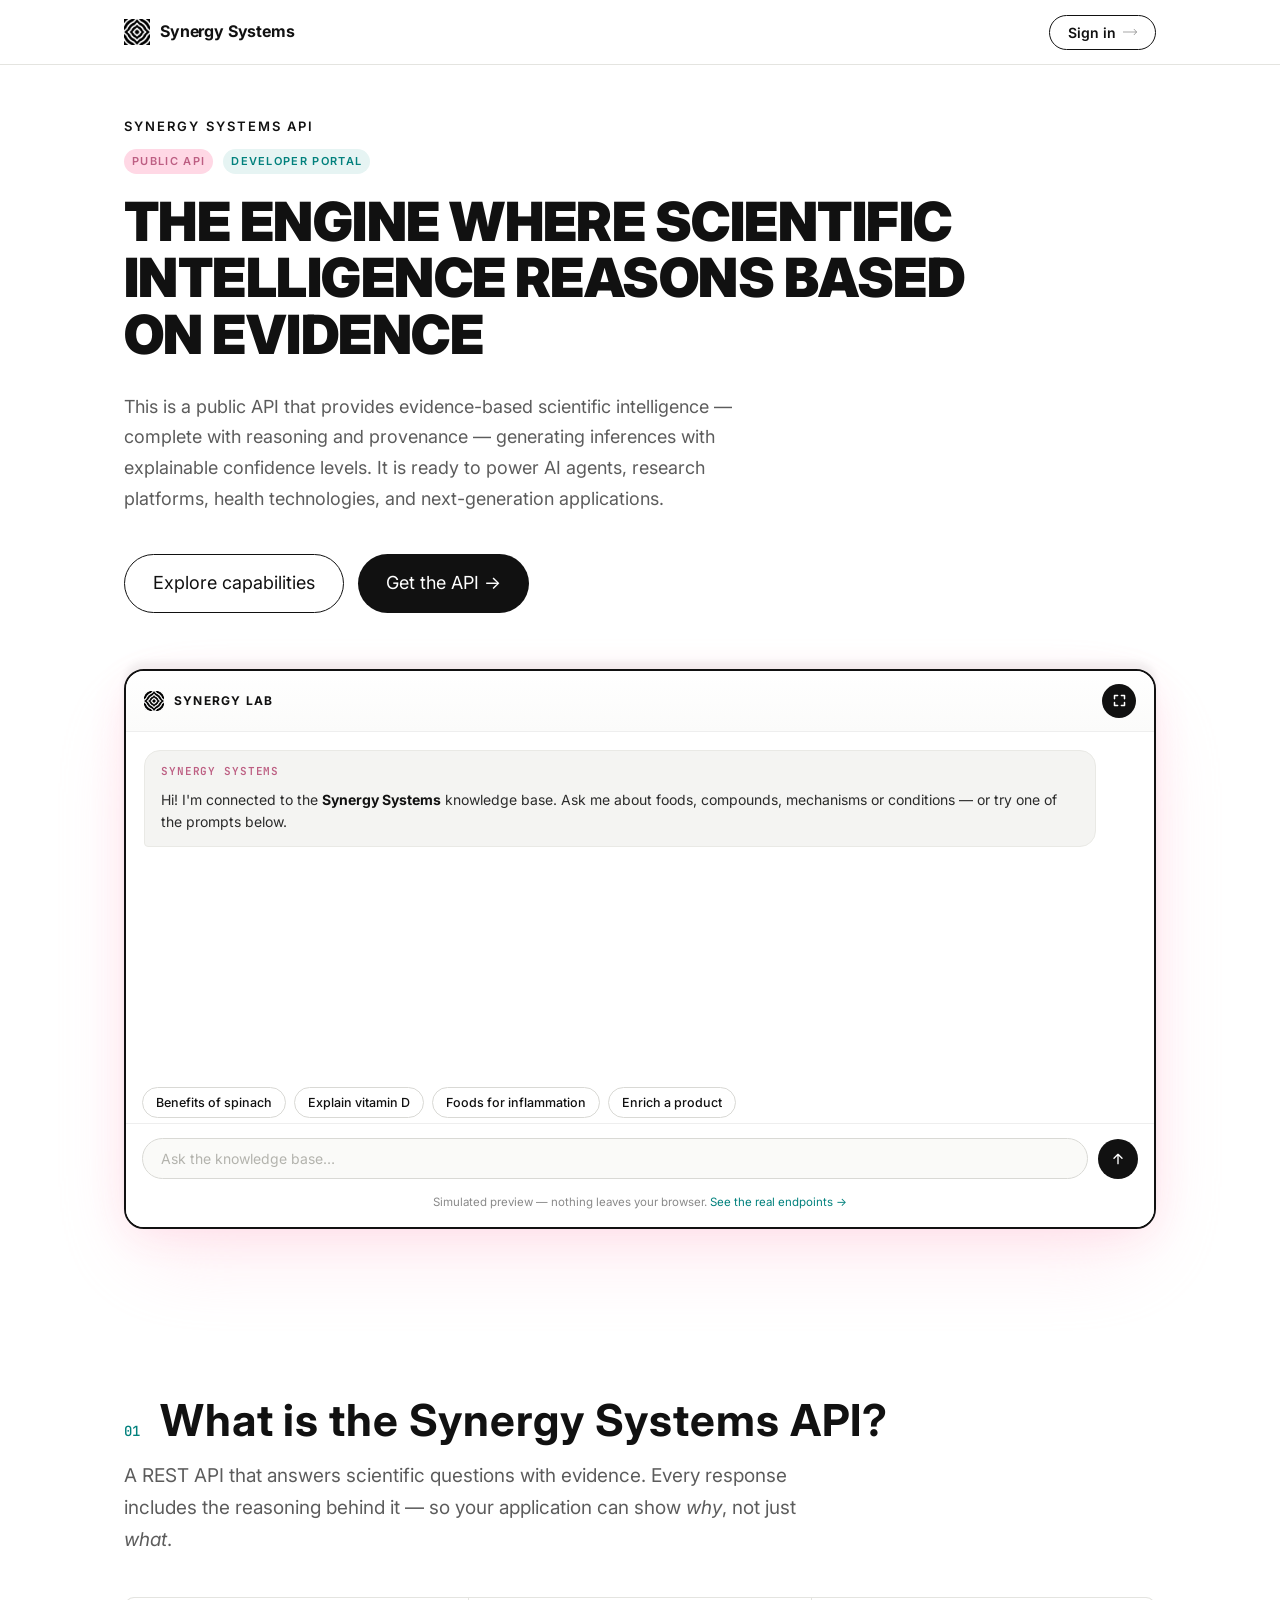
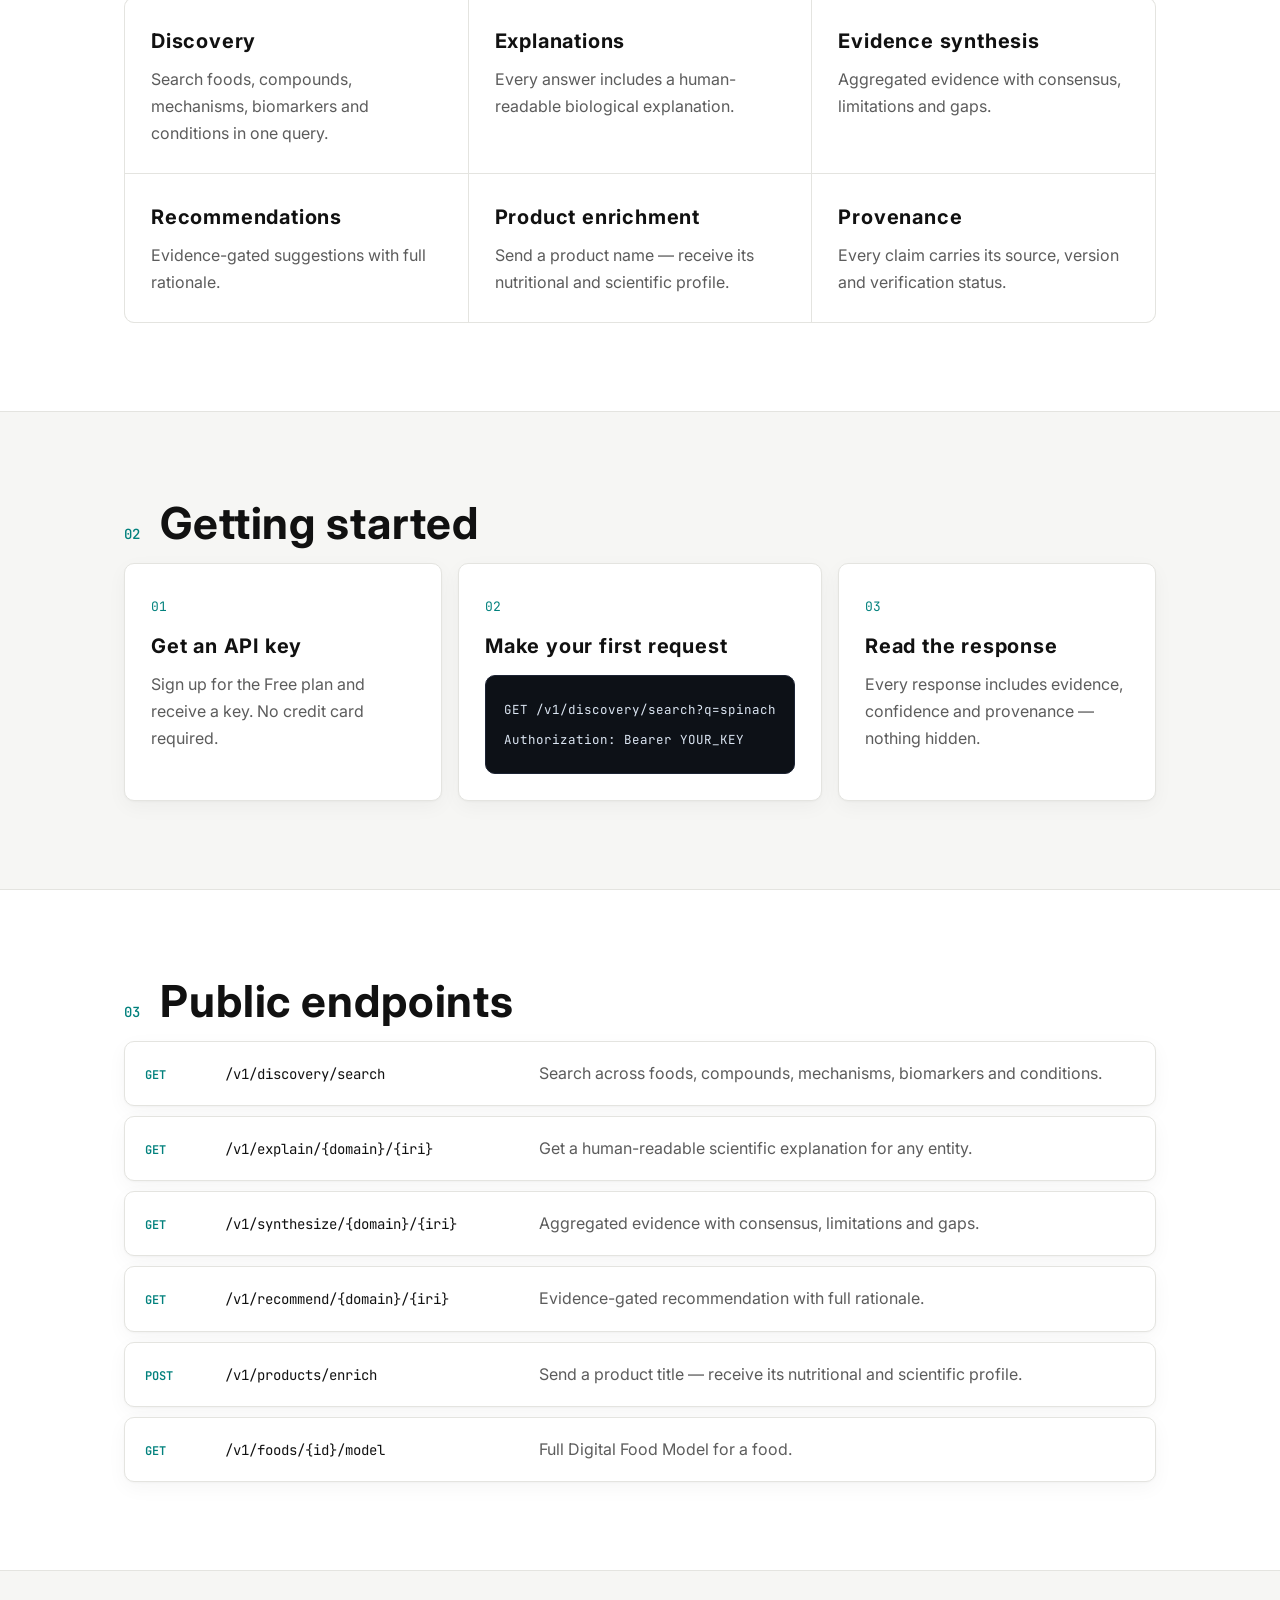
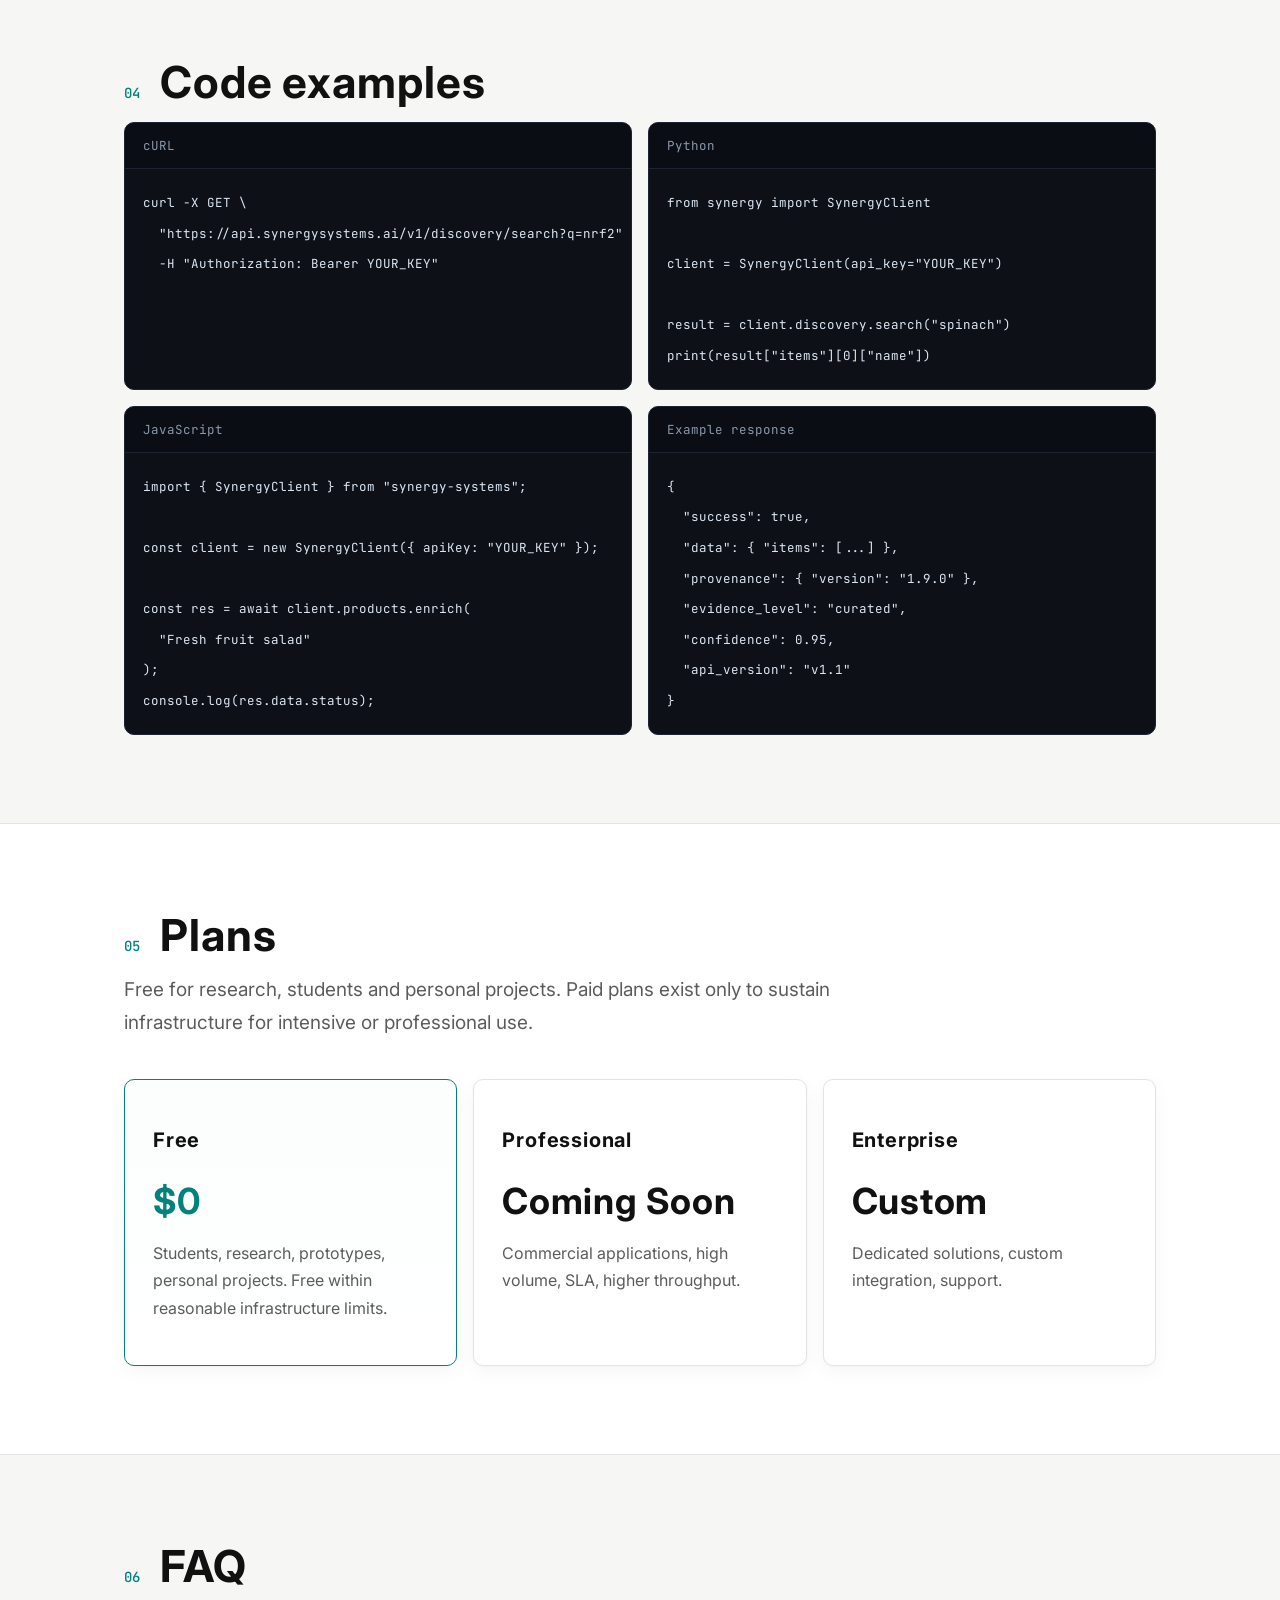
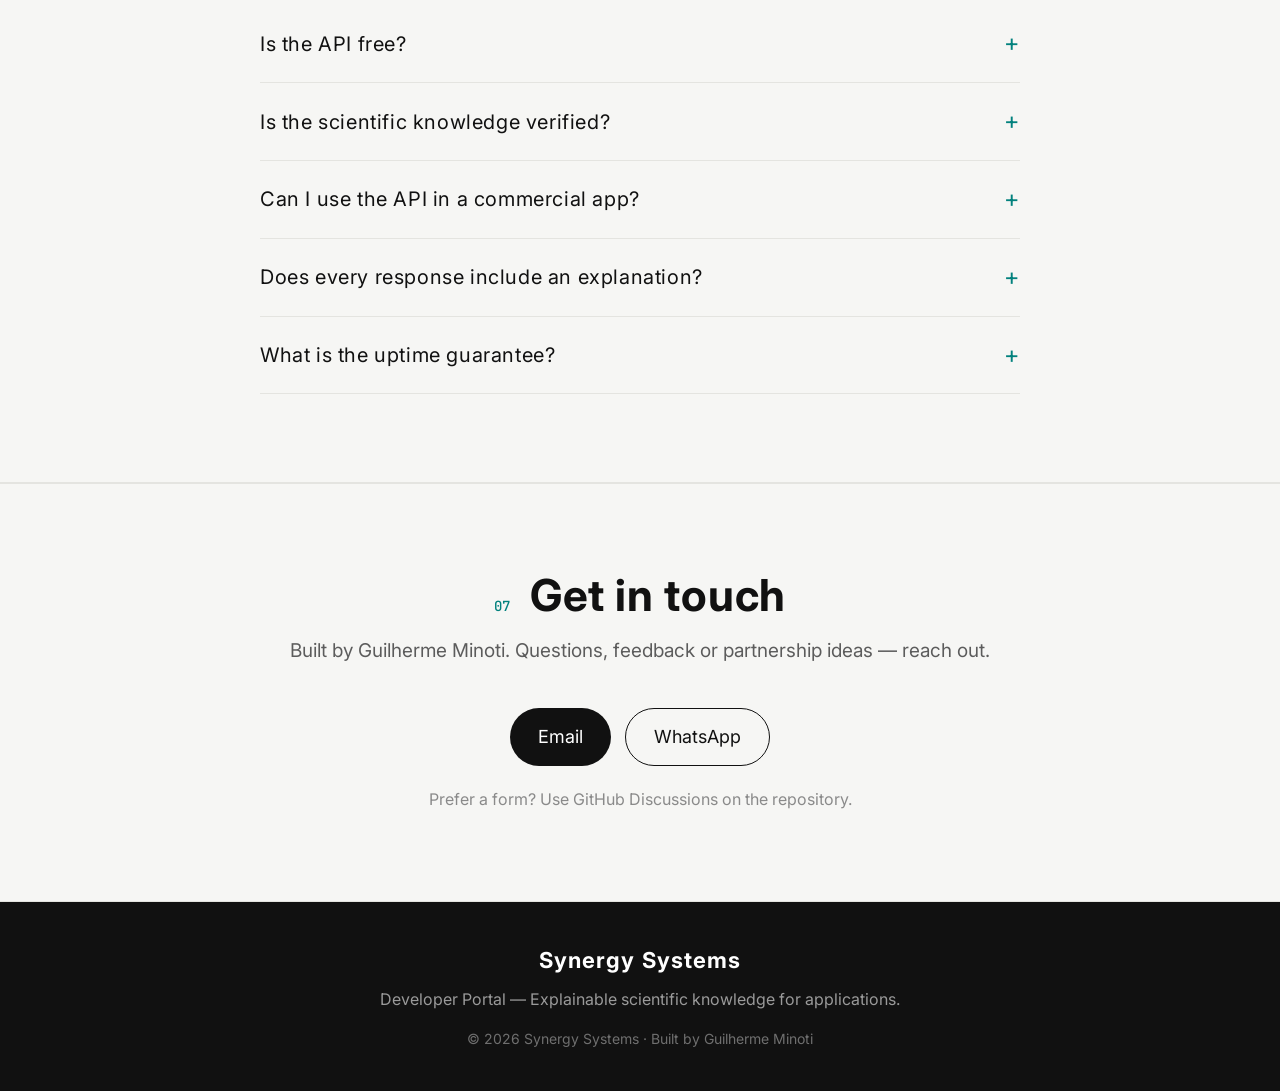
==== commit 7c61f352: "style: widen chat by 40px (content column shrinks, gap unchanged)" ====
--- a/docs/index.html
+++ b/docs/index.html
@@ -33,7 +33,7 @@
   <link rel="preconnect" href="https://fonts.gstatic.com" crossorigin />
   <link href="https://fonts.googleapis.com/css2?family=Inter:wght@400;500;600;700;800;900&family=JetBrains+Mono:wght@400;500&display=swap" rel="stylesheet" />
 
-  <link rel="stylesheet" href="styles.css?v=7" />
+  <link rel="stylesheet" href="styles.css?v=8" />
 </head>
 <body>
 
--- a/docs/styles.css
+++ b/docs/styles.css
@@ -52,7 +52,7 @@
 
 /* ── HERO ────────────────────────────────────────── */
 .hero__inner { max-width: var(--maxw); margin: 0 auto; padding: 50px 24px 80px; }
-.hero__grid { display: grid; grid-template-columns: 1.08fr 0.92fr; gap: 56px; align-items: center; }
+.hero__grid { display: grid; grid-template-columns: calc(1.08fr - 40px) calc(0.92fr + 40px); gap: 56px; align-items: center; }
 .hero__grid .hero__title { font-size: clamp(34px, 4.4vw, 54px); }
 
 /* ── HERO CHAT DEMO ──────────────────────────────── */
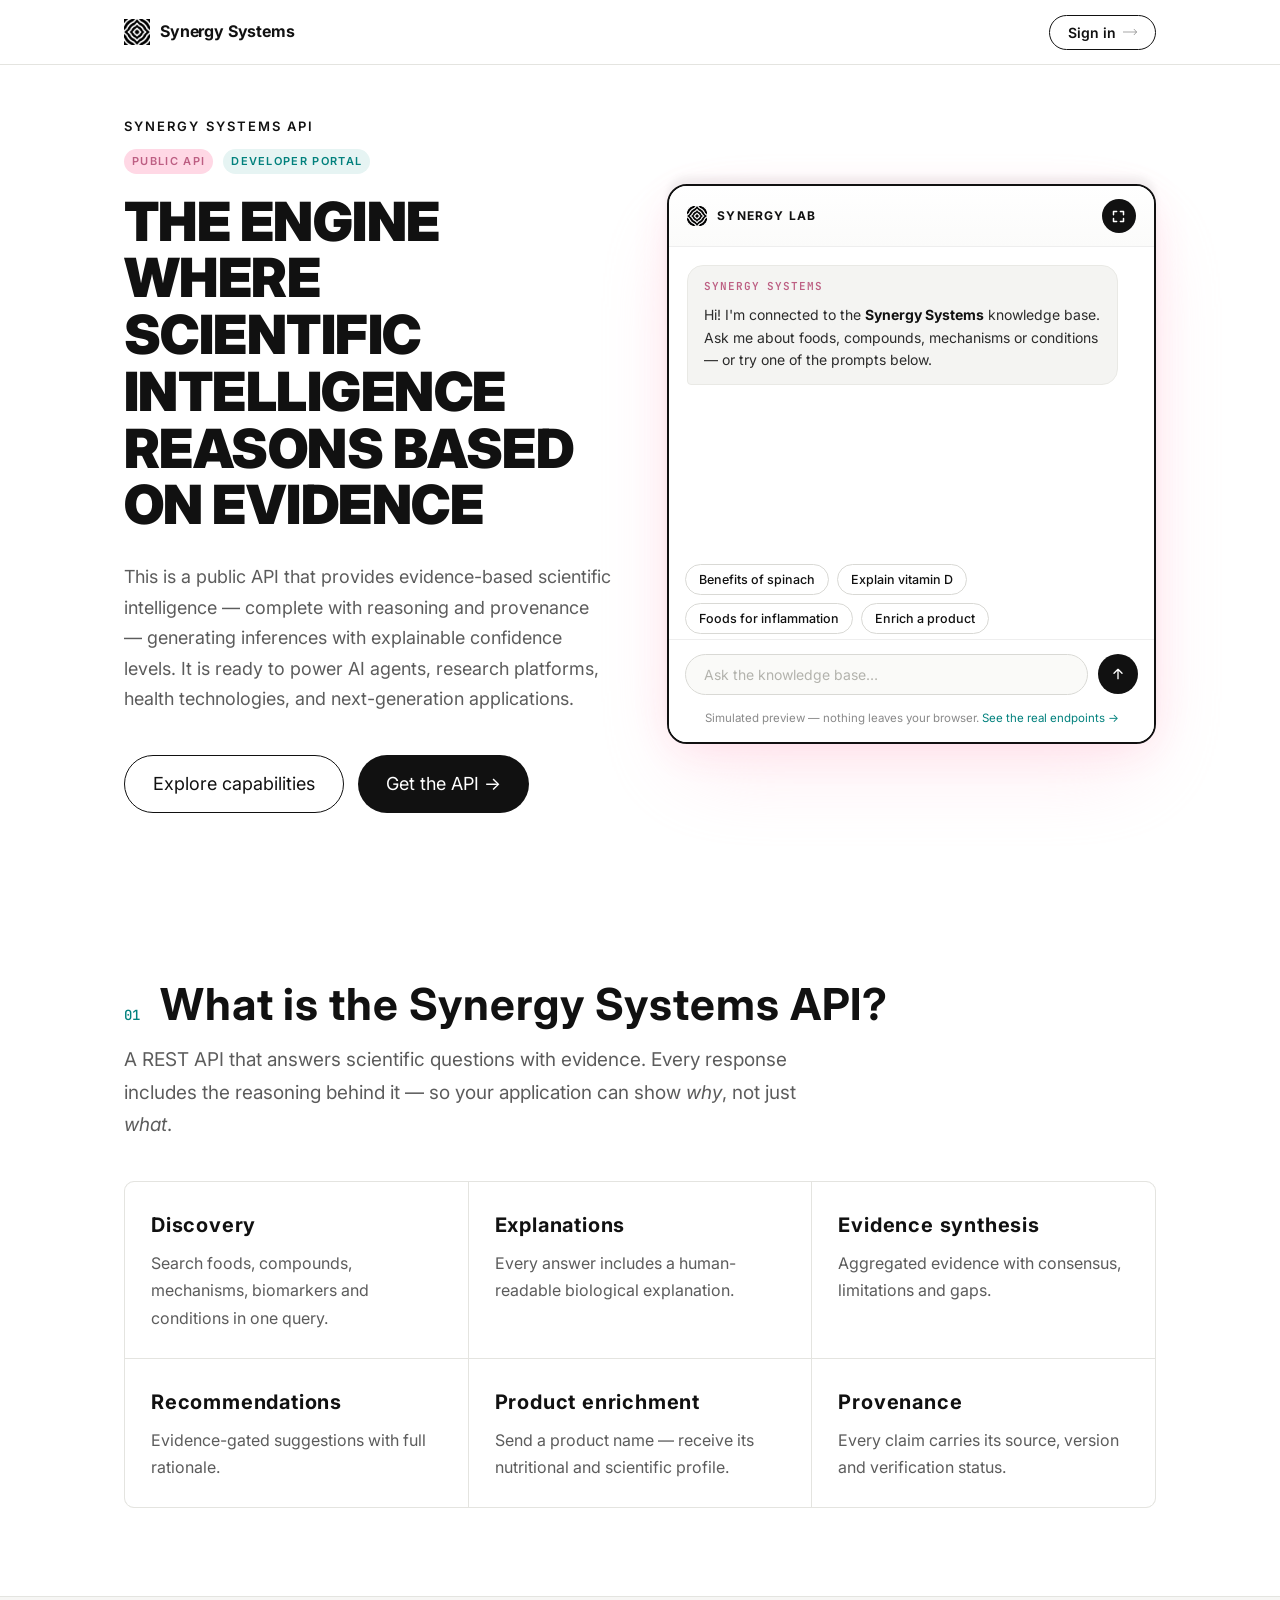
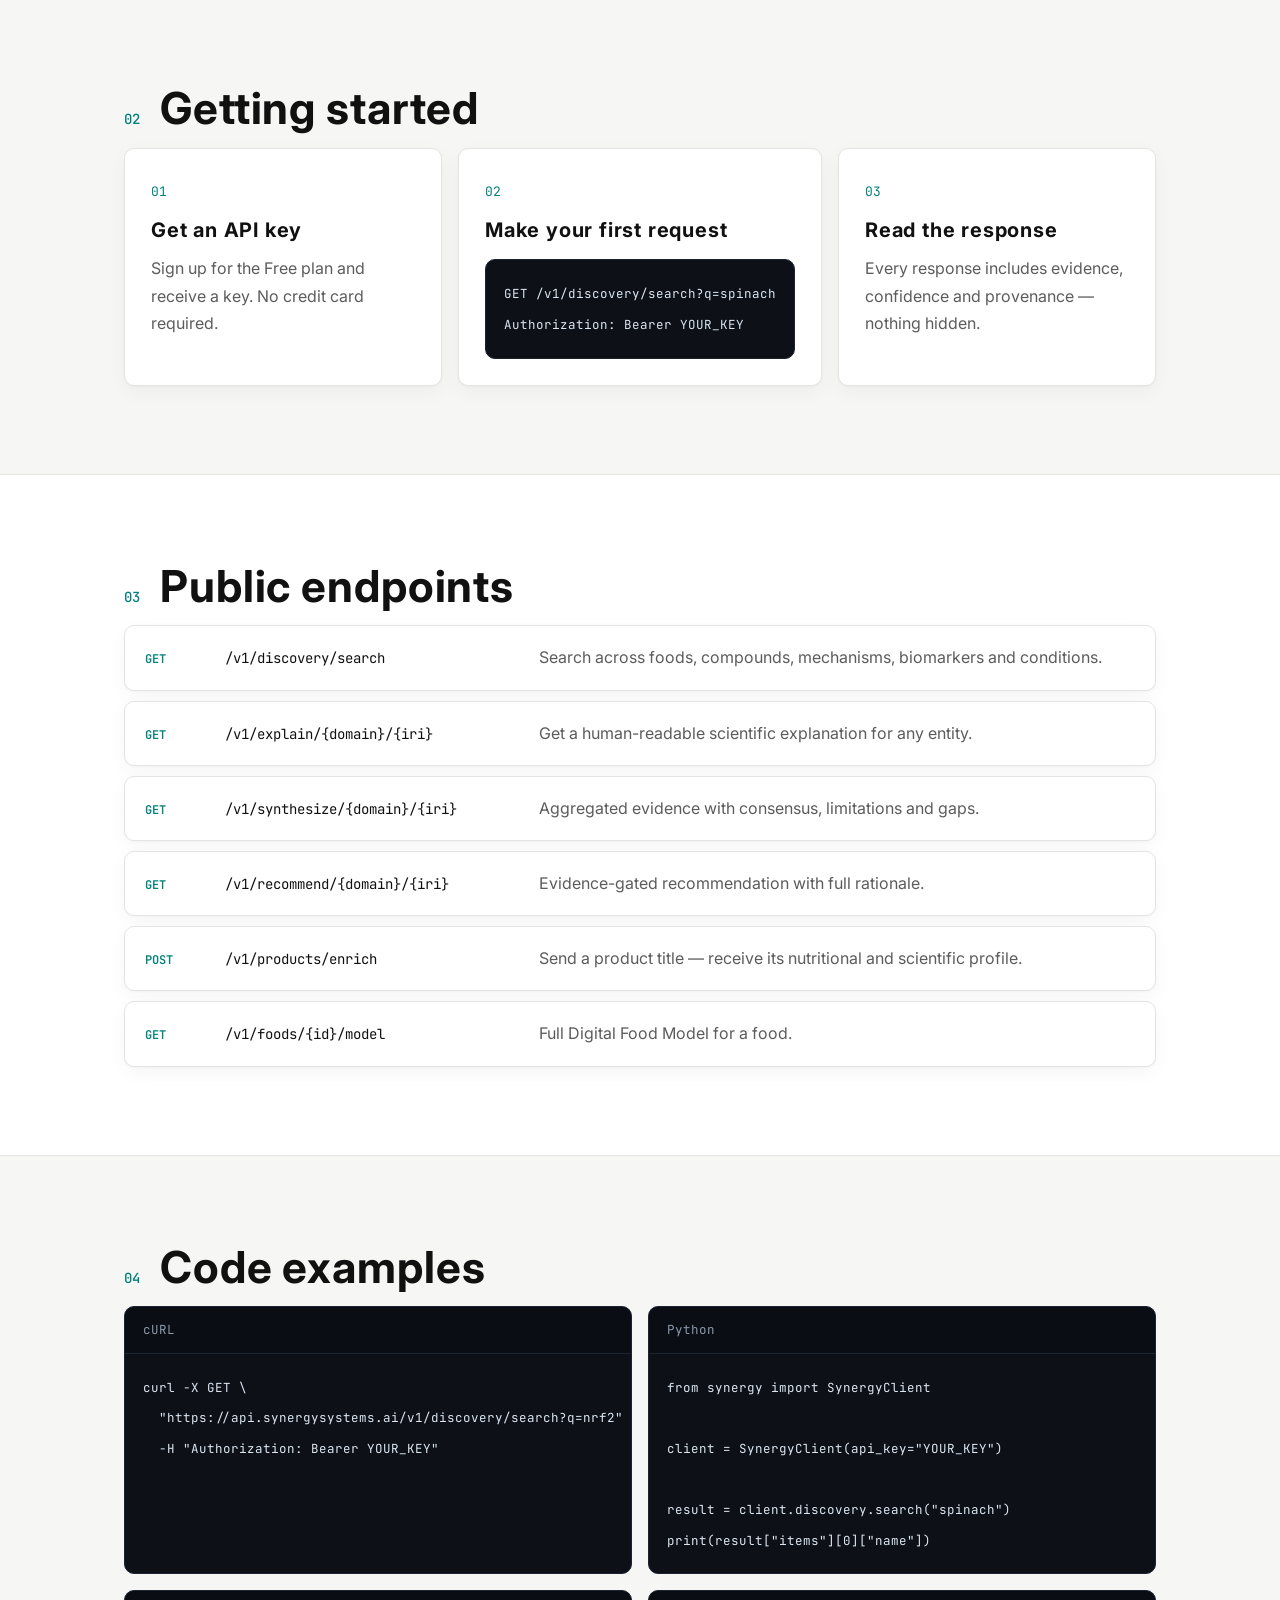
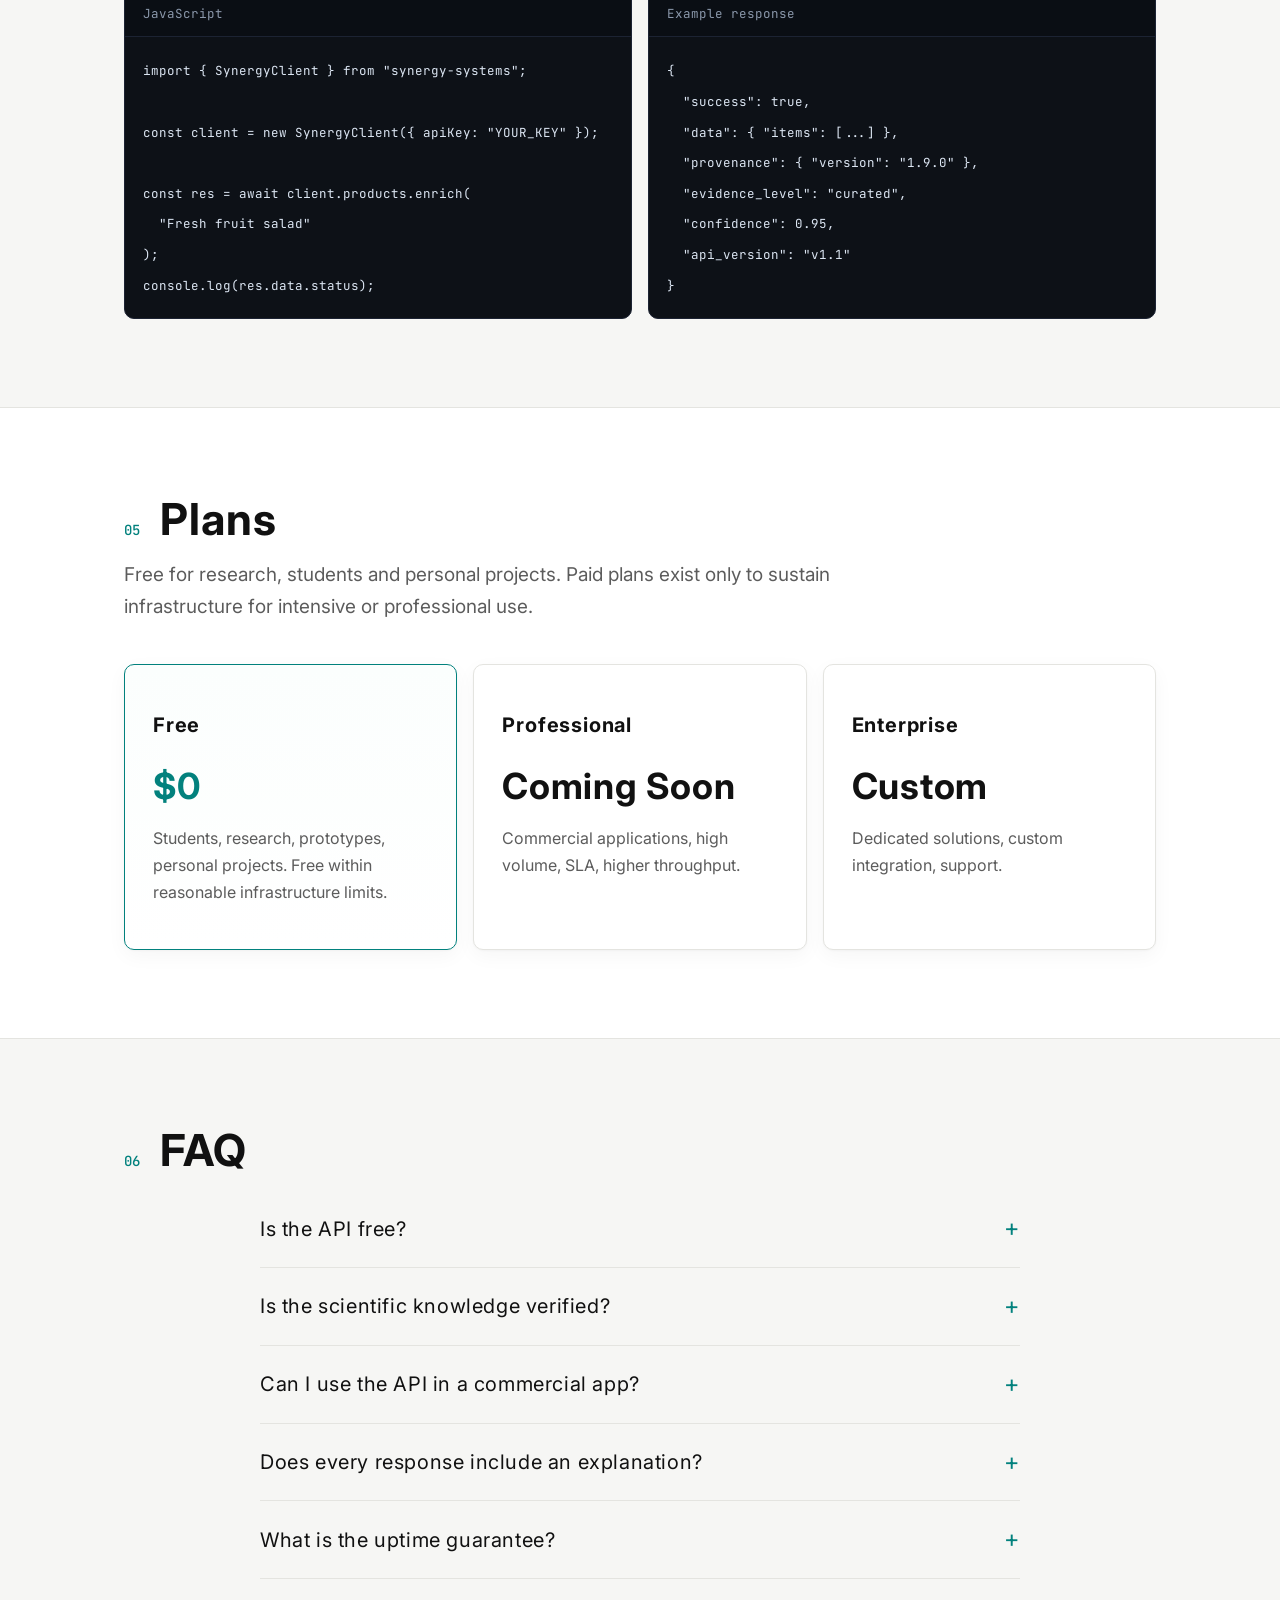
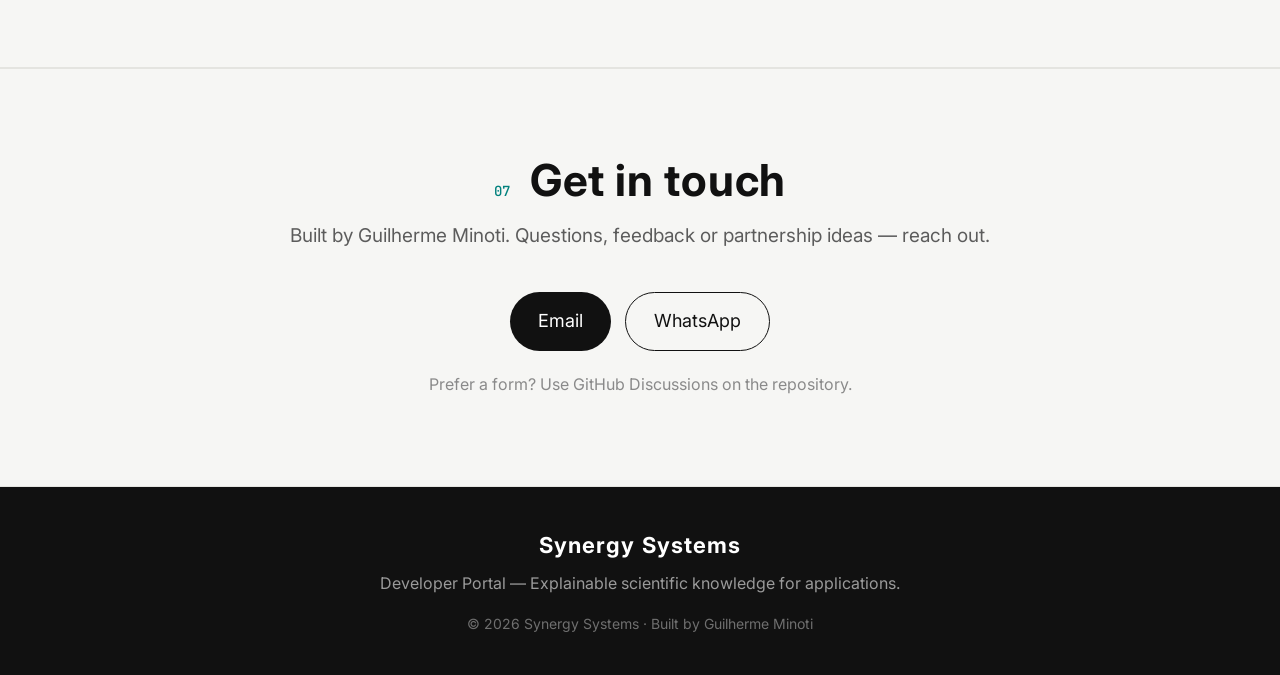
==== commit c9df06da: "fix: widen chat 40px using % calc (fr+px calc unsupported in some browsers)" ====
--- a/docs/index.html
+++ b/docs/index.html
@@ -33,7 +33,7 @@
   <link rel="preconnect" href="https://fonts.gstatic.com" crossorigin />
   <link href="https://fonts.googleapis.com/css2?family=Inter:wght@400;500;600;700;800;900&family=JetBrains+Mono:wght@400;500&display=swap" rel="stylesheet" />
 
-  <link rel="stylesheet" href="styles.css?v=8" />
+  <link rel="stylesheet" href="styles.css?v=9" />
 </head>
 <body>
 
--- a/docs/styles.css
+++ b/docs/styles.css
@@ -52,7 +52,7 @@
 
 /* ── HERO ────────────────────────────────────────── */
 .hero__inner { max-width: var(--maxw); margin: 0 auto; padding: 50px 24px 80px; }
-.hero__grid { display: grid; grid-template-columns: calc(1.08fr - 40px) calc(0.92fr + 40px); gap: 56px; align-items: center; }
+.hero__grid { display: grid; grid-template-columns: calc(54% - 70px) calc(46% + 14px); gap: 56px; align-items: center; }
 .hero__grid .hero__title { font-size: clamp(34px, 4.4vw, 54px); }
 
 /* ── HERO CHAT DEMO ──────────────────────────────── */
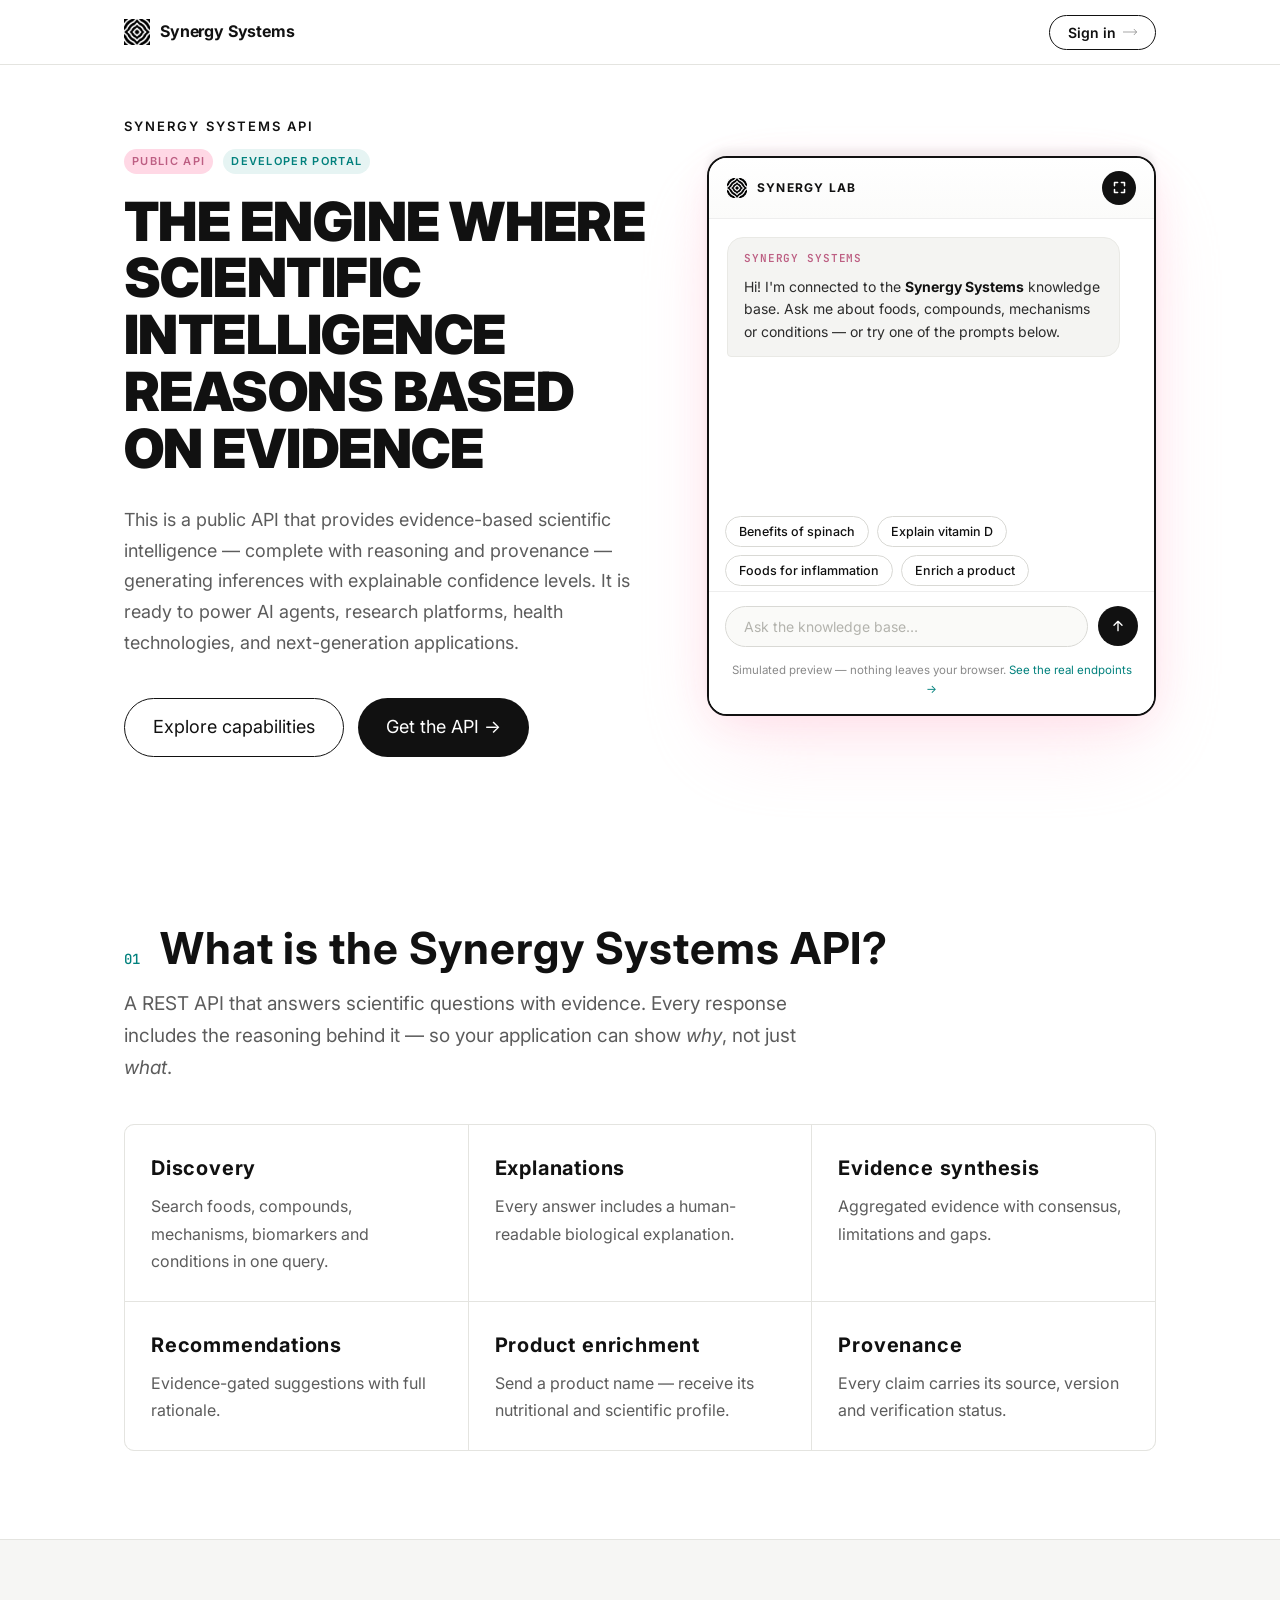
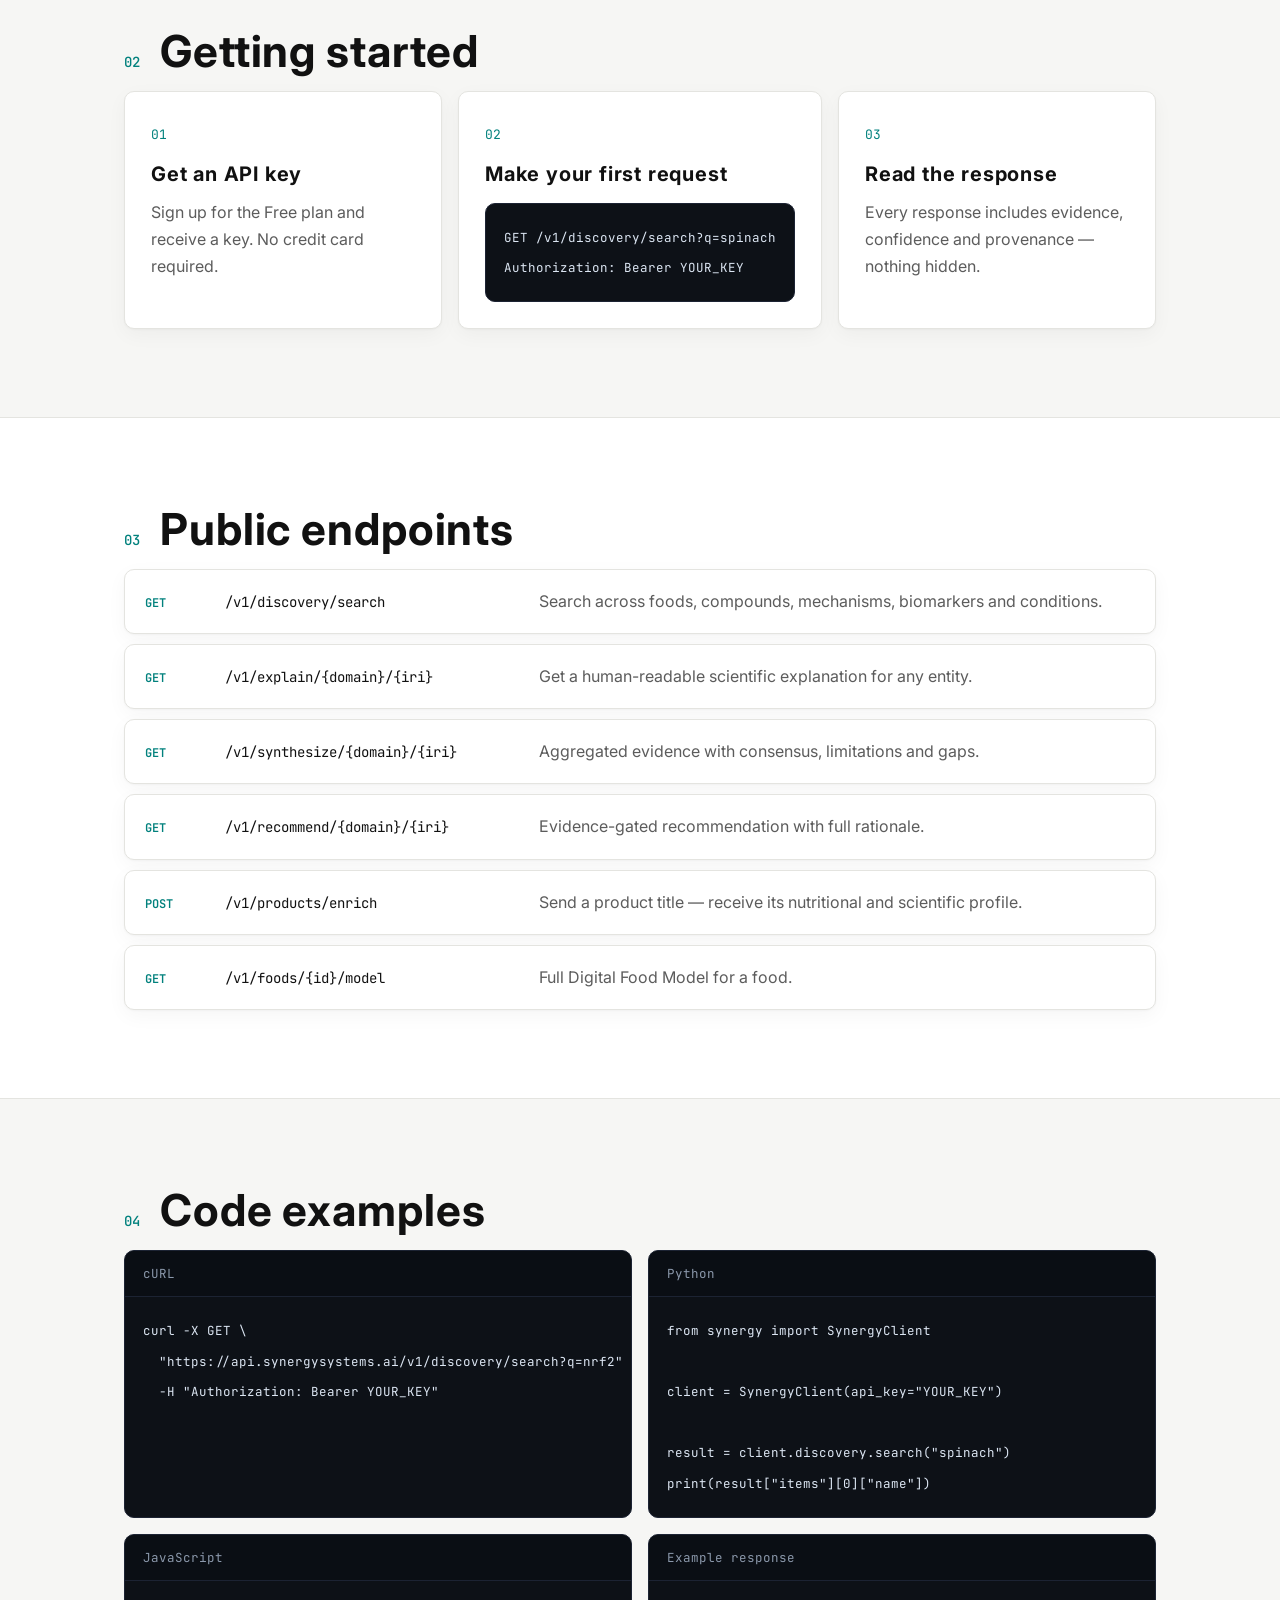
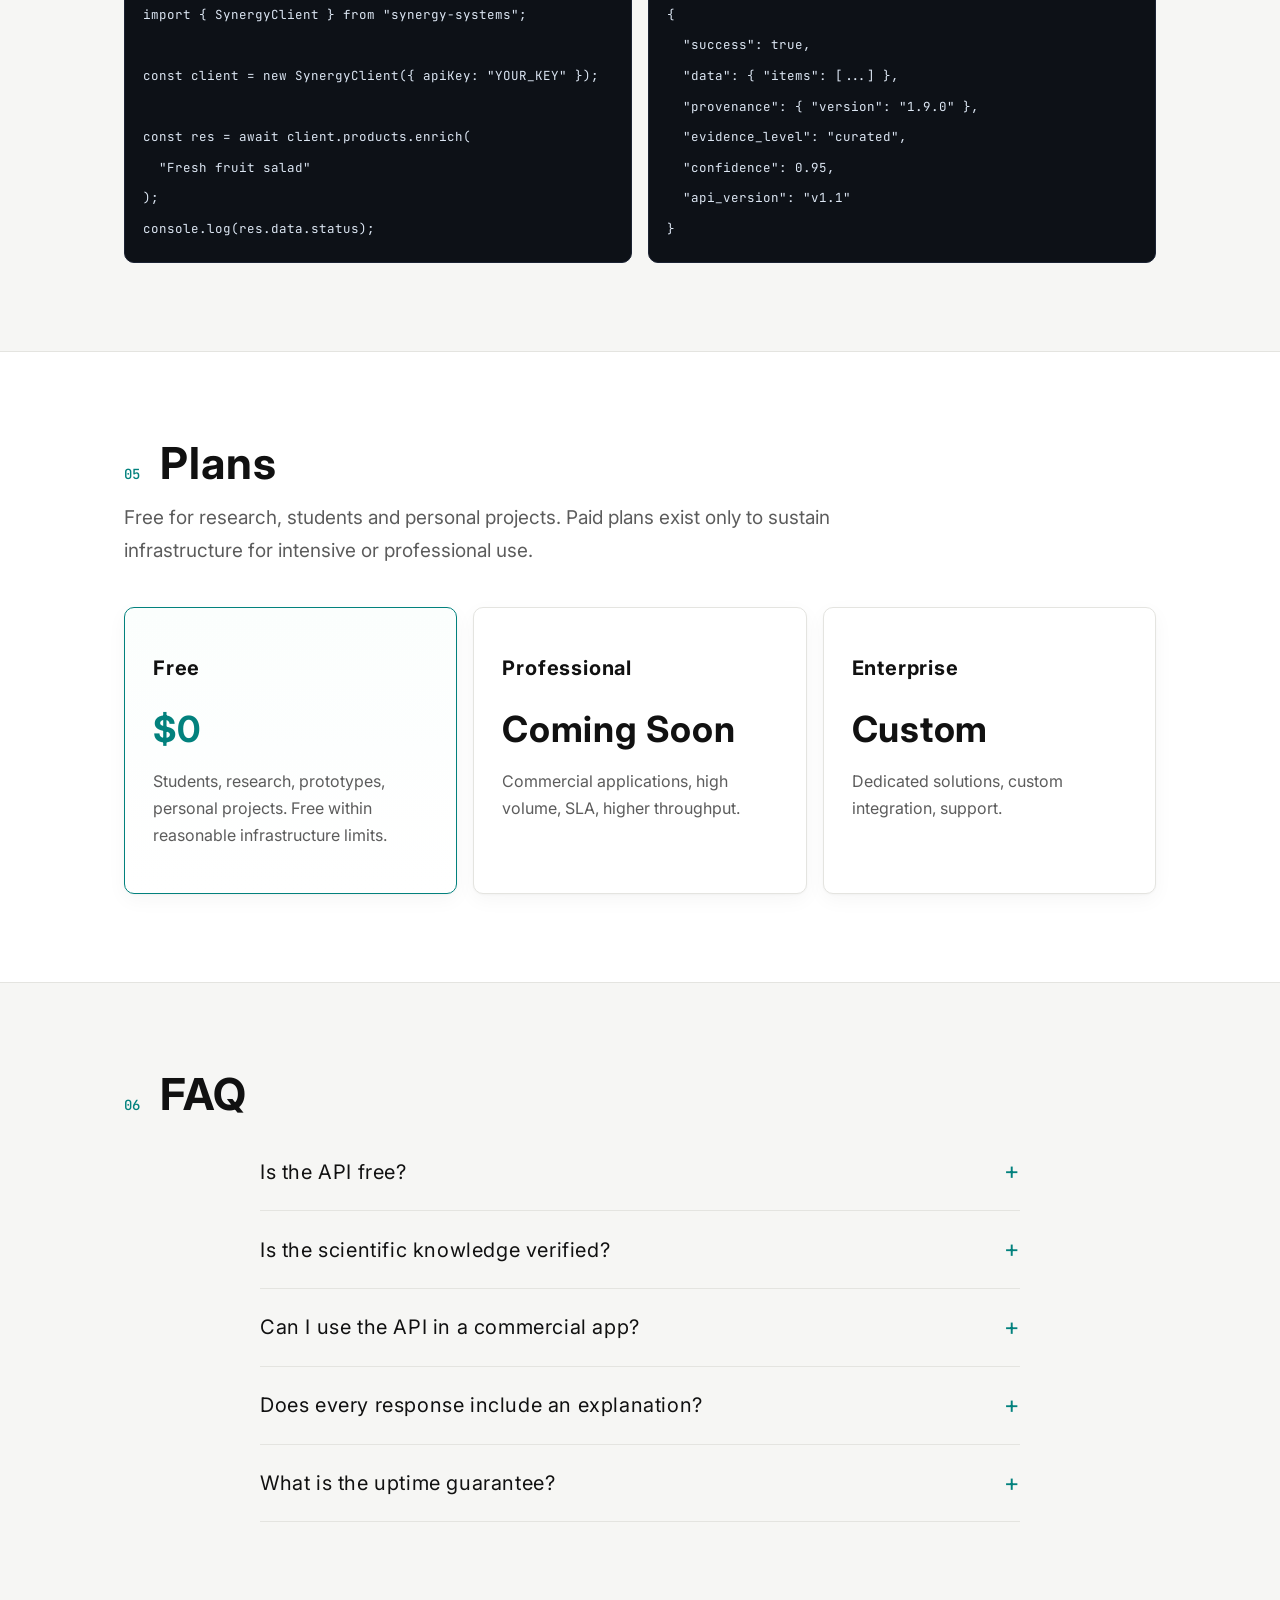
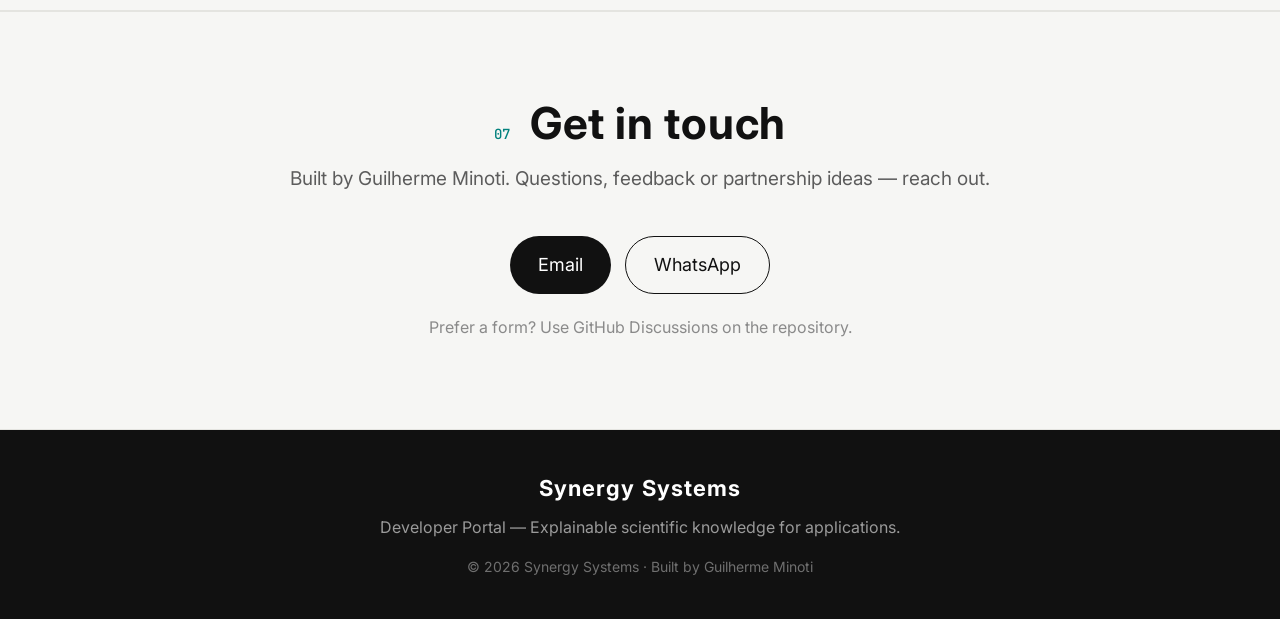
==== commit 8179fee9: "revert: restore original chat width (remove 40px)" ====
--- a/docs/index.html
+++ b/docs/index.html
@@ -33,7 +33,7 @@
   <link rel="preconnect" href="https://fonts.gstatic.com" crossorigin />
   <link href="https://fonts.googleapis.com/css2?family=Inter:wght@400;500;600;700;800;900&family=JetBrains+Mono:wght@400;500&display=swap" rel="stylesheet" />
 
-  <link rel="stylesheet" href="styles.css?v=9" />
+  <link rel="stylesheet" href="styles.css?v=10" />
 </head>
 <body>
 
--- a/docs/styles.css
+++ b/docs/styles.css
@@ -52,7 +52,7 @@
 
 /* ── HERO ────────────────────────────────────────── */
 .hero__inner { max-width: var(--maxw); margin: 0 auto; padding: 50px 24px 80px; }
-.hero__grid { display: grid; grid-template-columns: calc(54% - 70px) calc(46% + 14px); gap: 56px; align-items: center; }
+.hero__grid { display: grid; grid-template-columns: 1.08fr 0.92fr; gap: 56px; align-items: center; }
 .hero__grid .hero__title { font-size: clamp(34px, 4.4vw, 54px); }
 
 /* ── HERO CHAT DEMO ──────────────────────────────── */
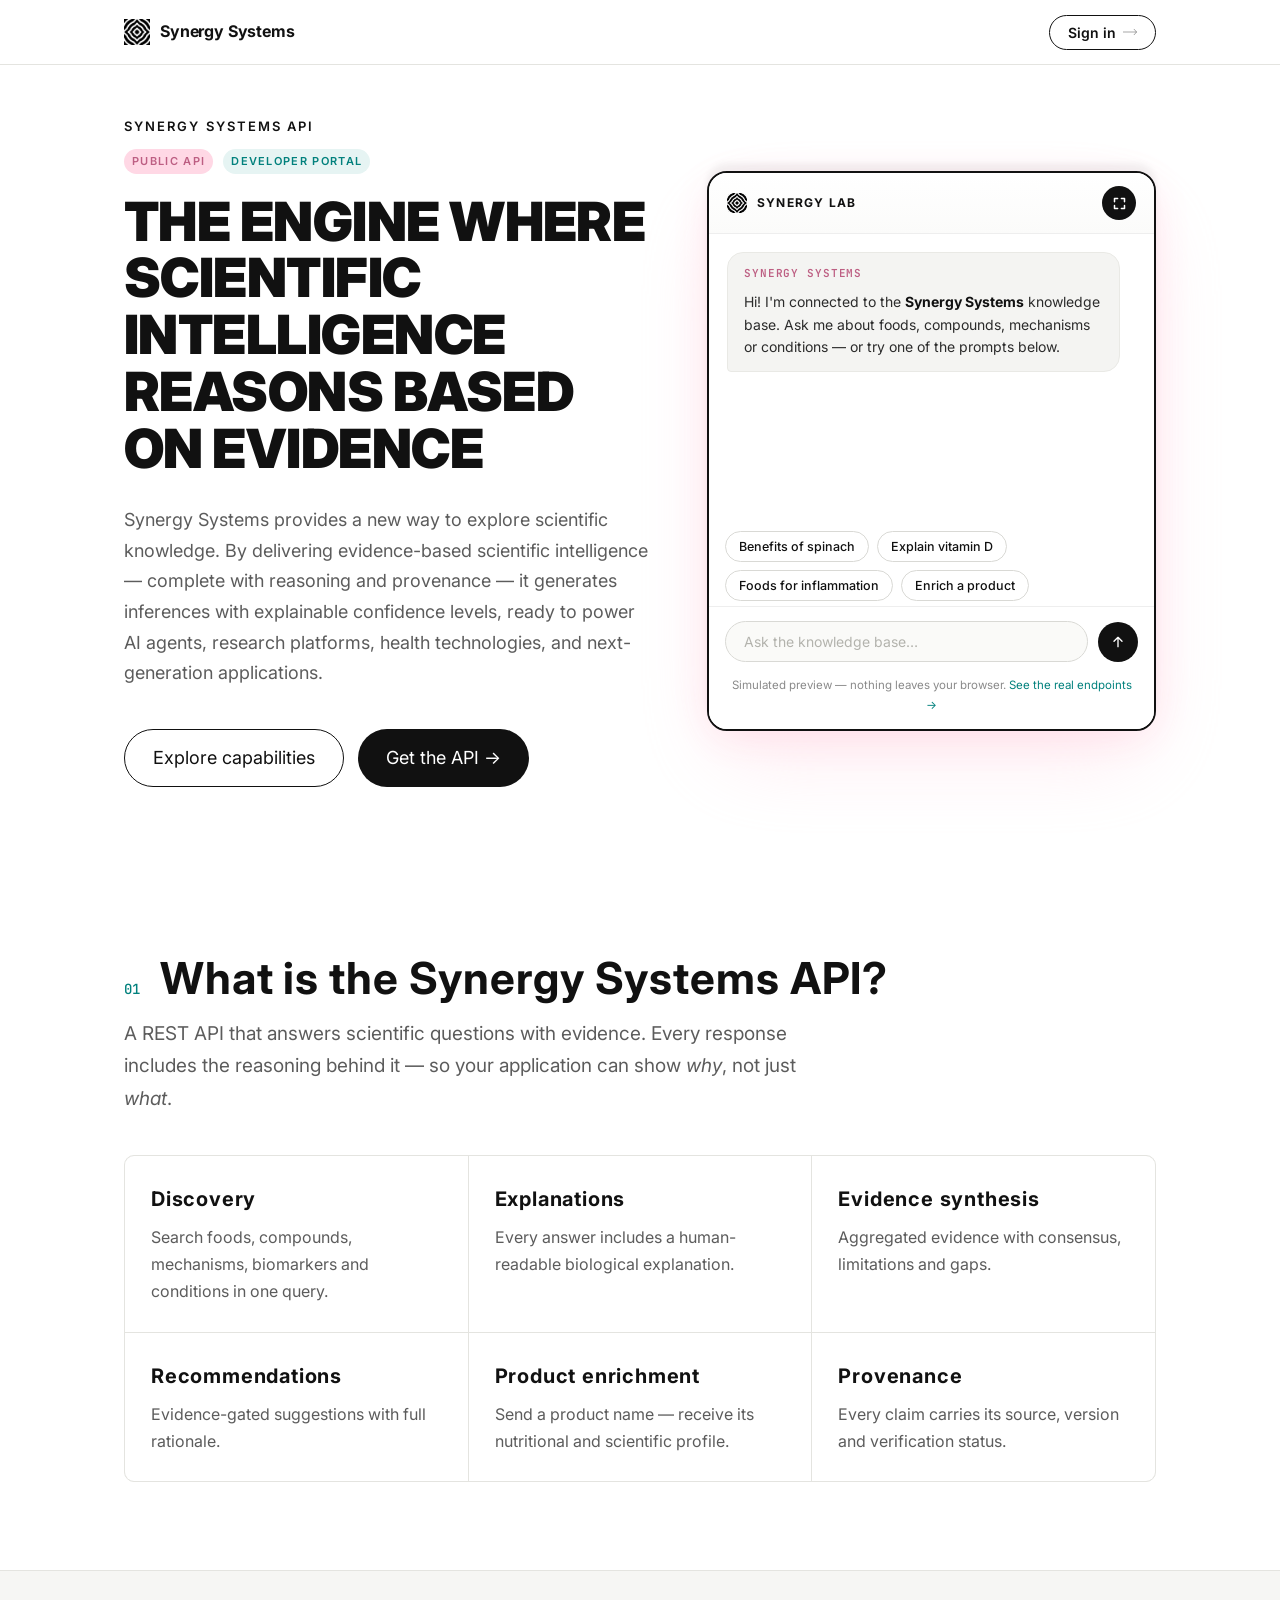
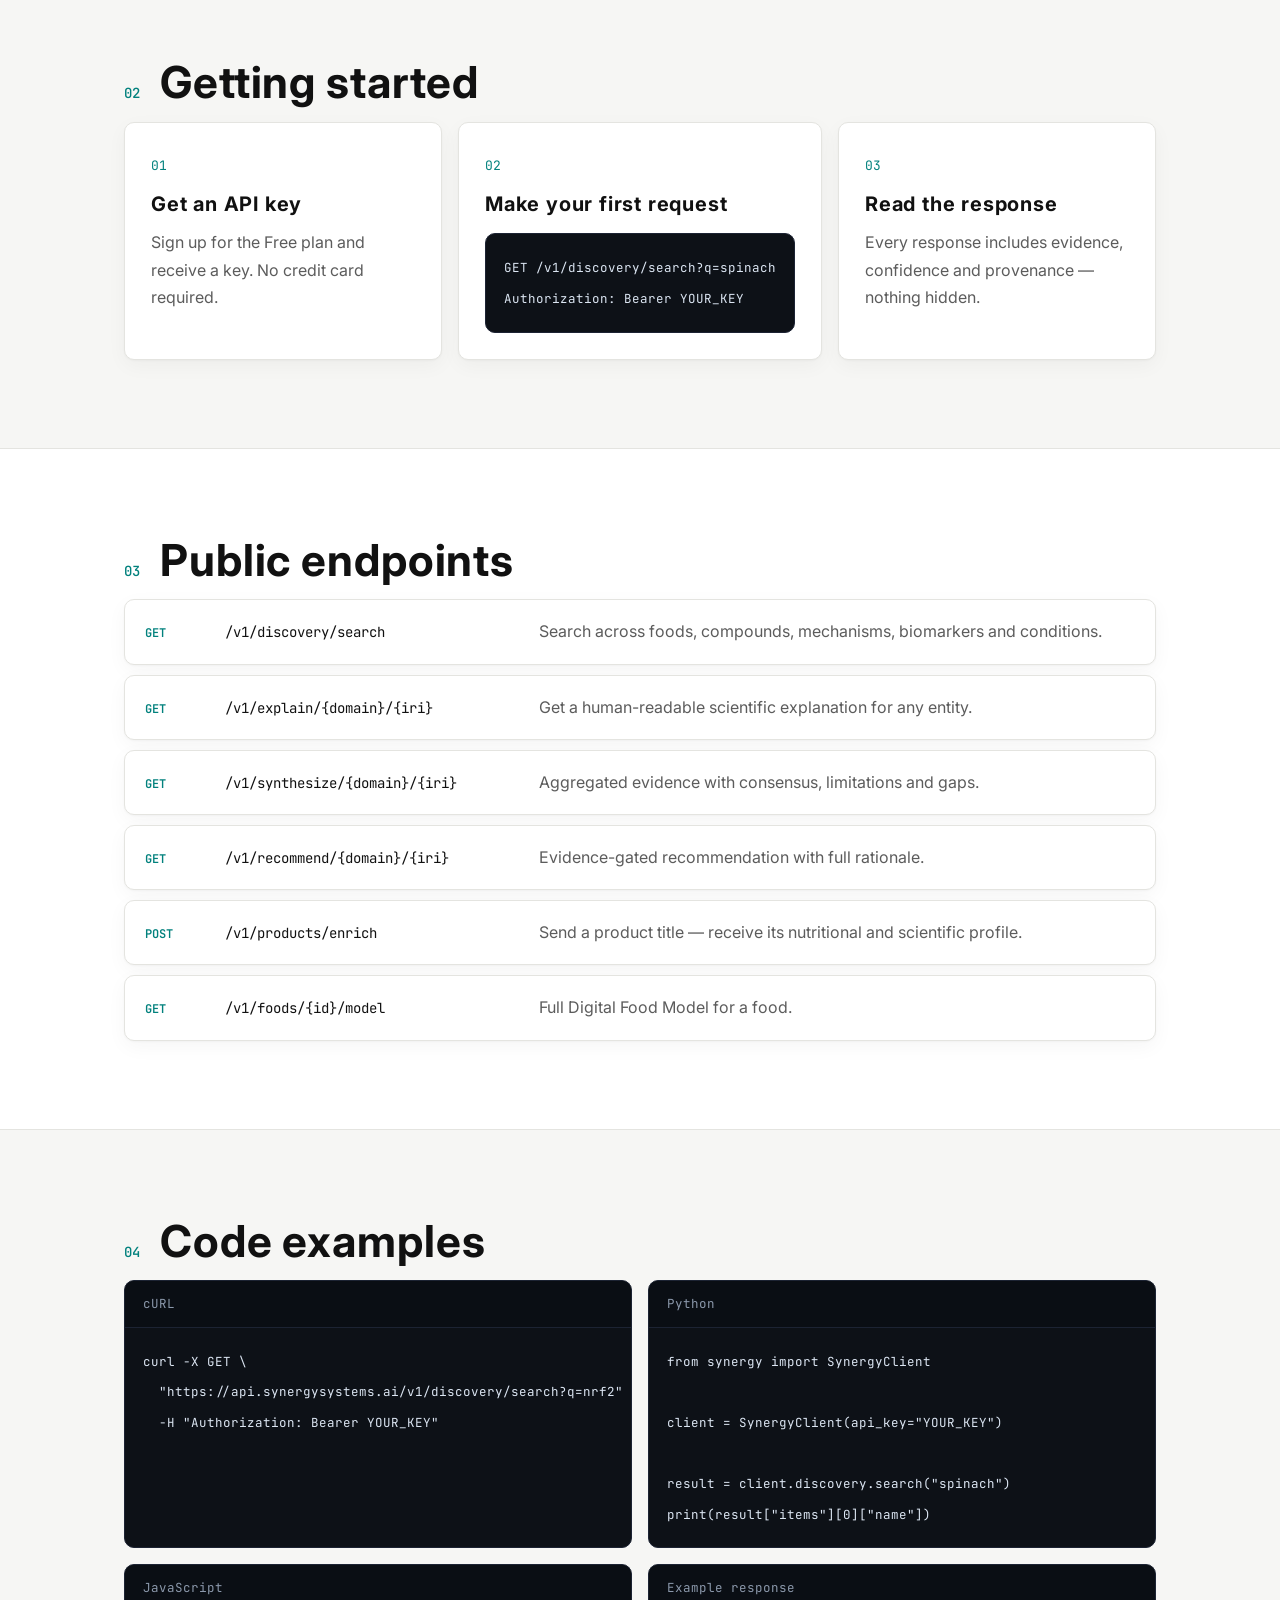
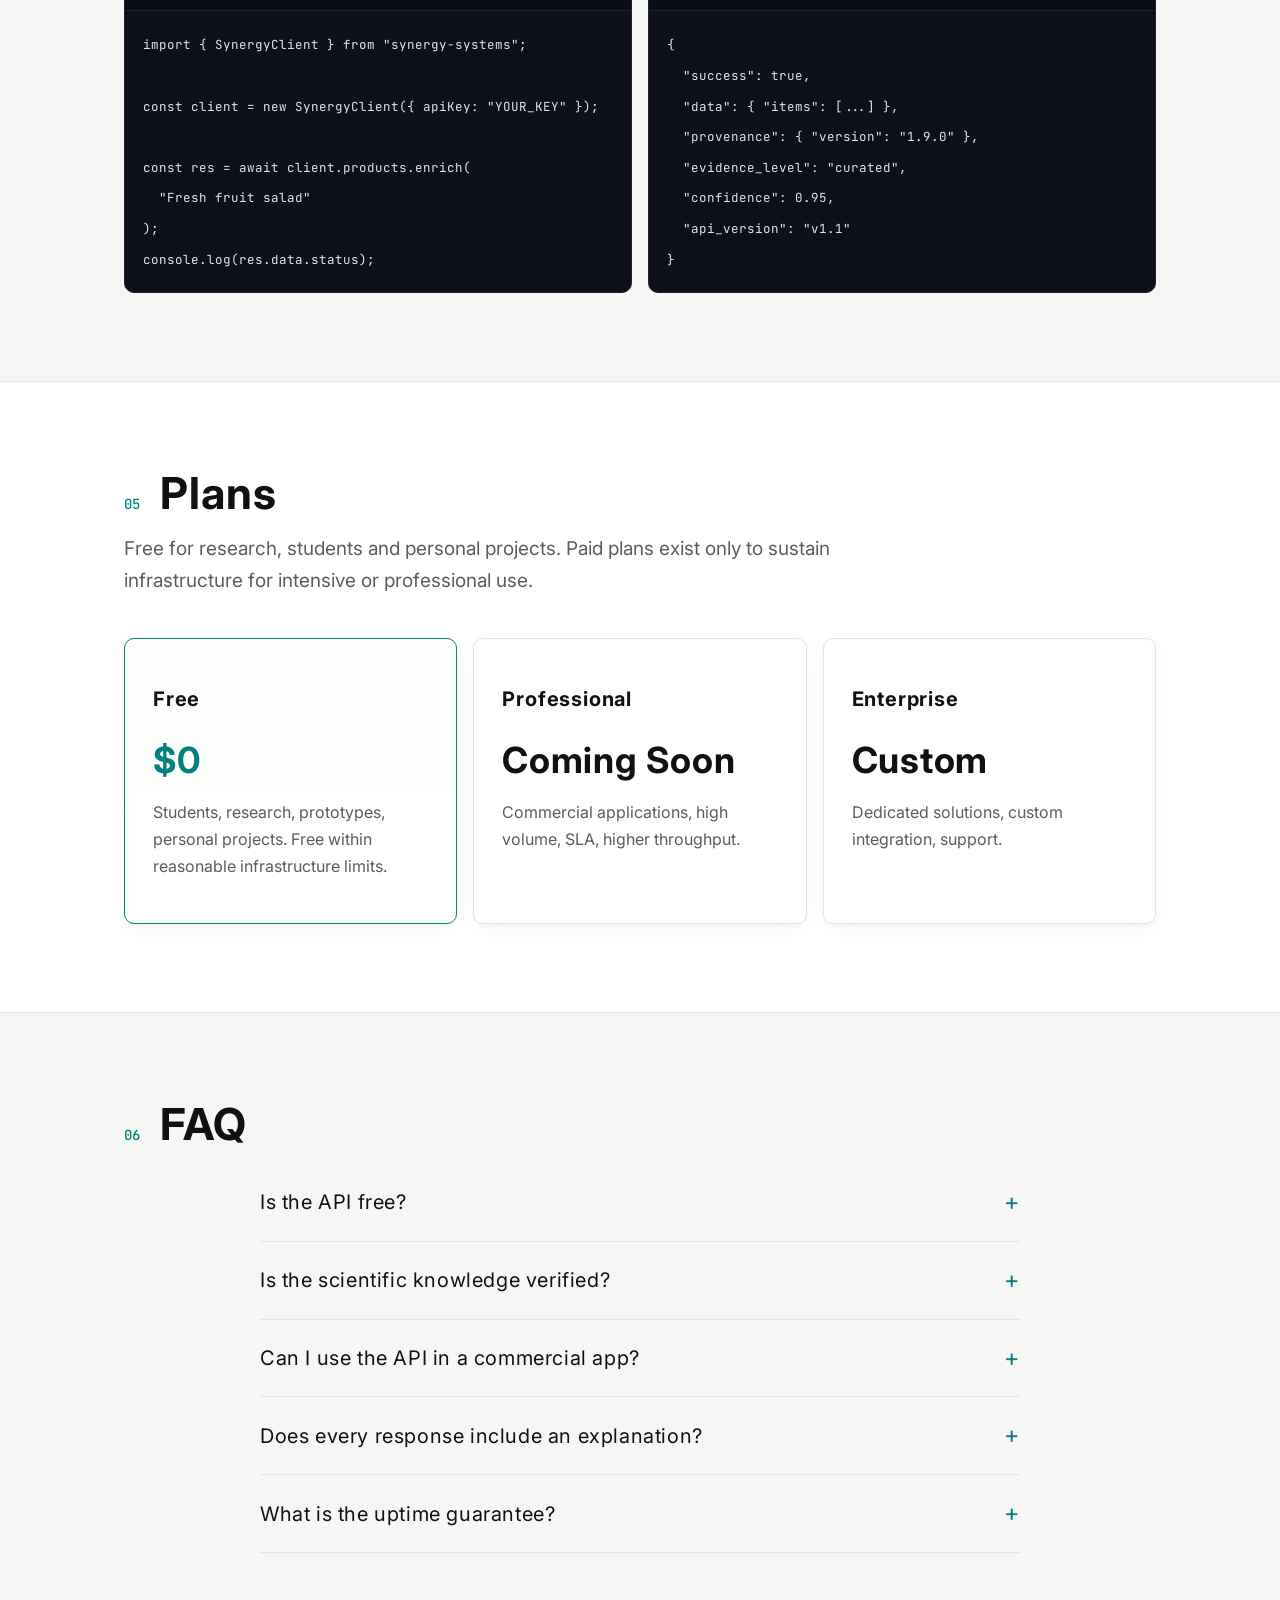
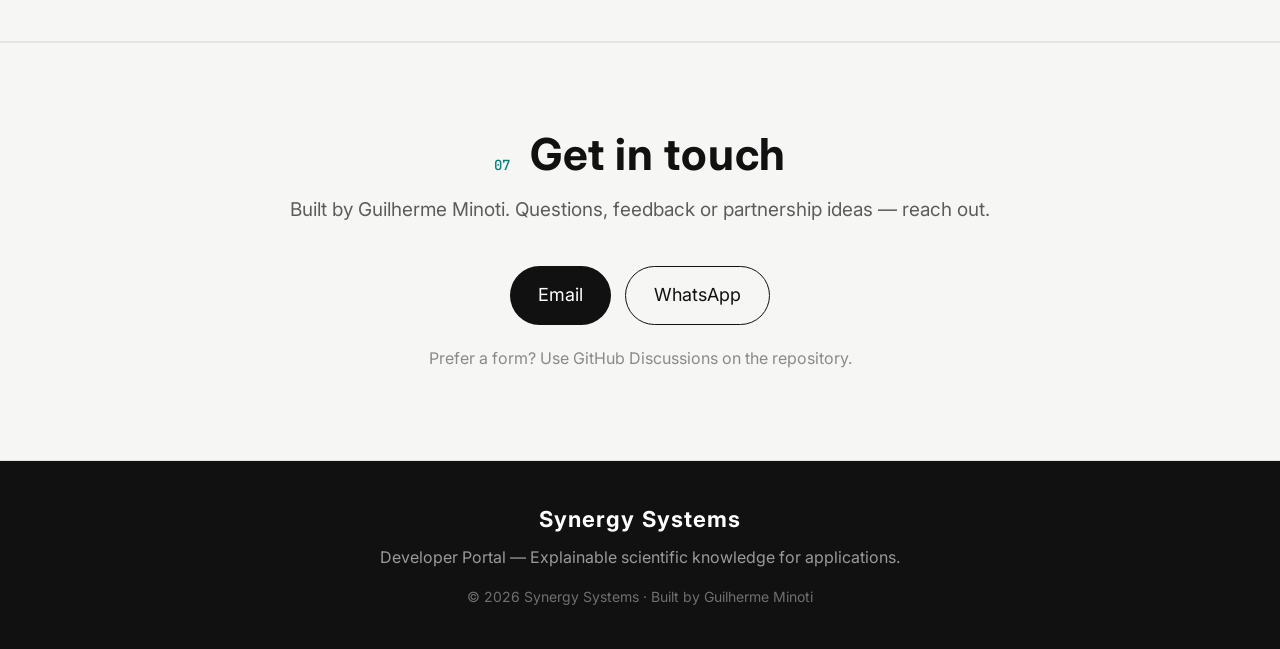
==== commit 137b38b7: "edit: rewrite hero description paragraph" ====
--- a/docs/index.html
+++ b/docs/index.html
@@ -63,7 +63,7 @@
           </p>
           <h1 class="hero__title">THE ENGINE WHERE SCIENTIFIC INTELLIGENCE REASONS BASED ON EVIDENCE</h1>
           <p class="hero__body">
-            This is a public API that provides evidence-based scientific intelligence — complete with reasoning and provenance — generating inferences with explainable confidence levels. It is ready to power AI agents, research platforms, health technologies, and next-generation applications.
+            Synergy Systems provides a new way to explore scientific knowledge. By delivering evidence-based scientific intelligence — complete with reasoning and provenance — it generates inferences with explainable confidence levels, ready to power AI agents, research platforms, health technologies, and next-generation applications.
           </p>
           <div class="hero__actions">
             <a class="btn btn--ghost" href="#what">Explore capabilities</a>
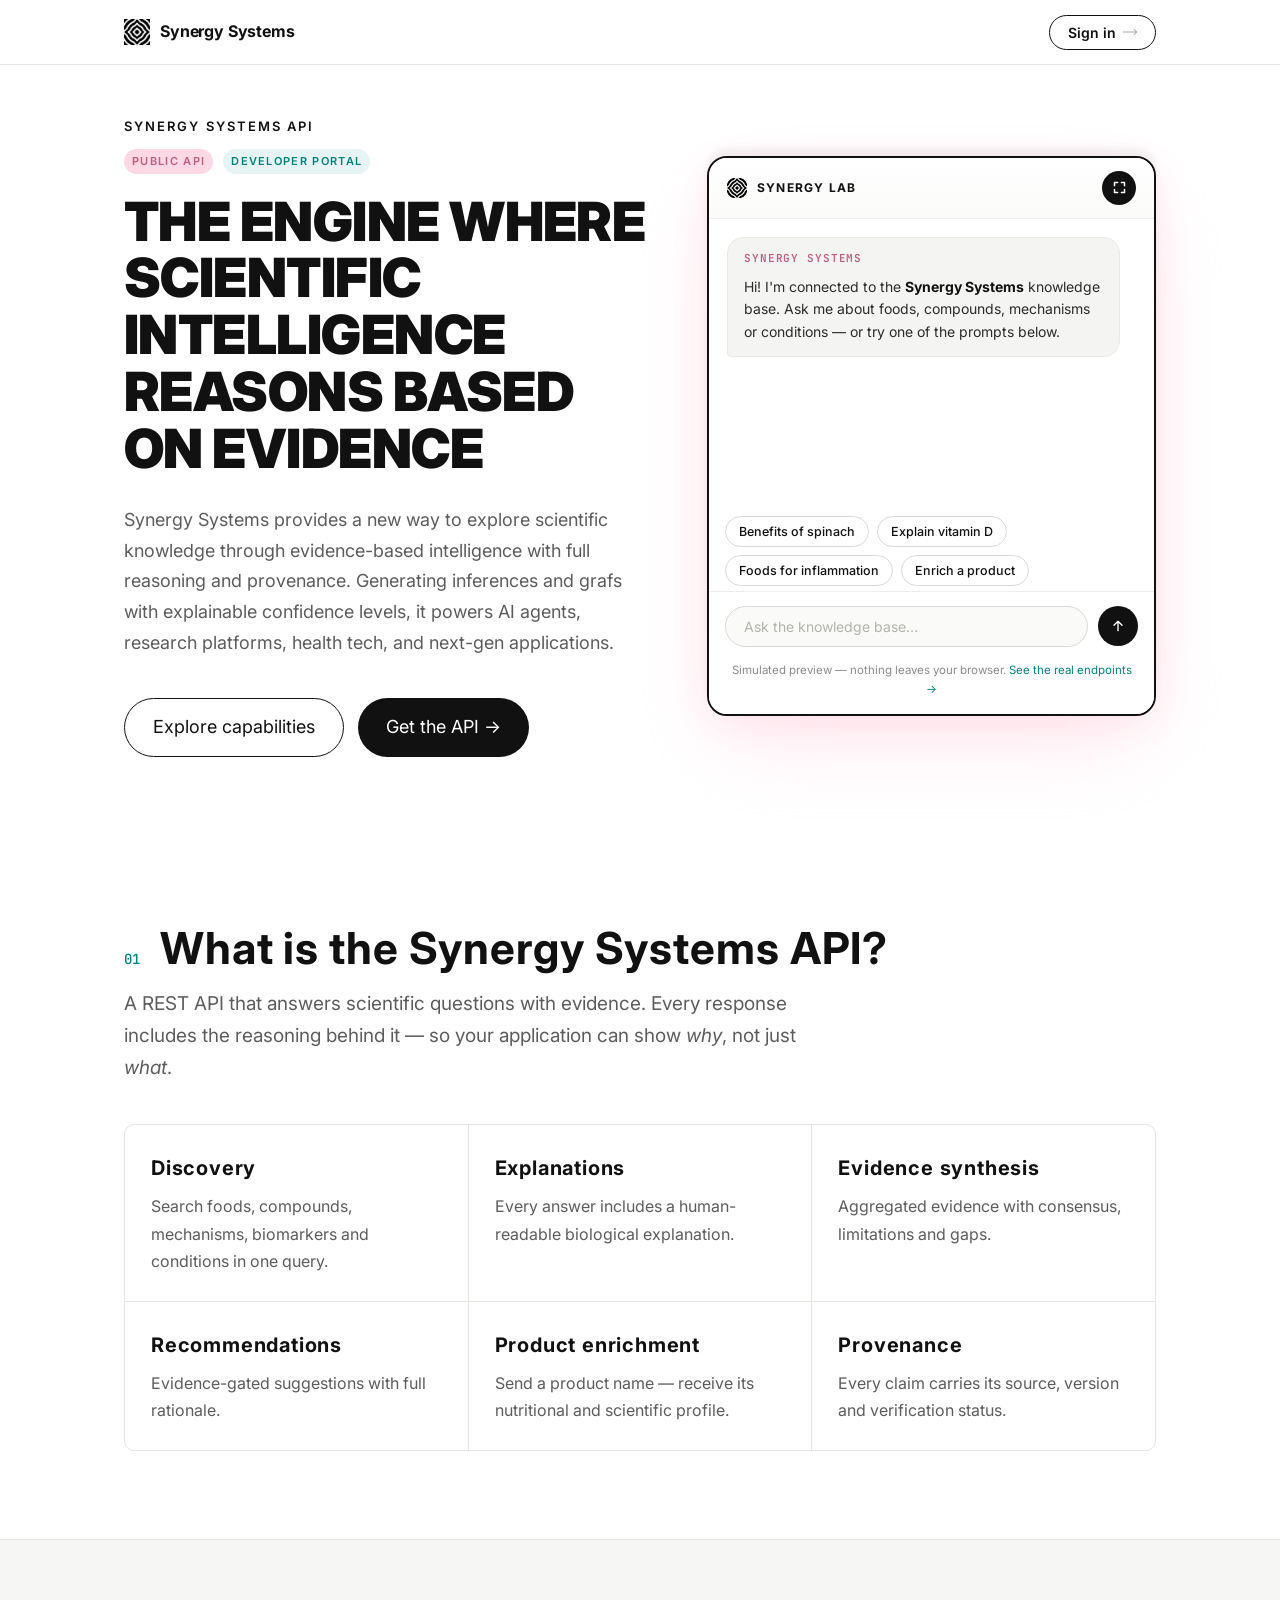
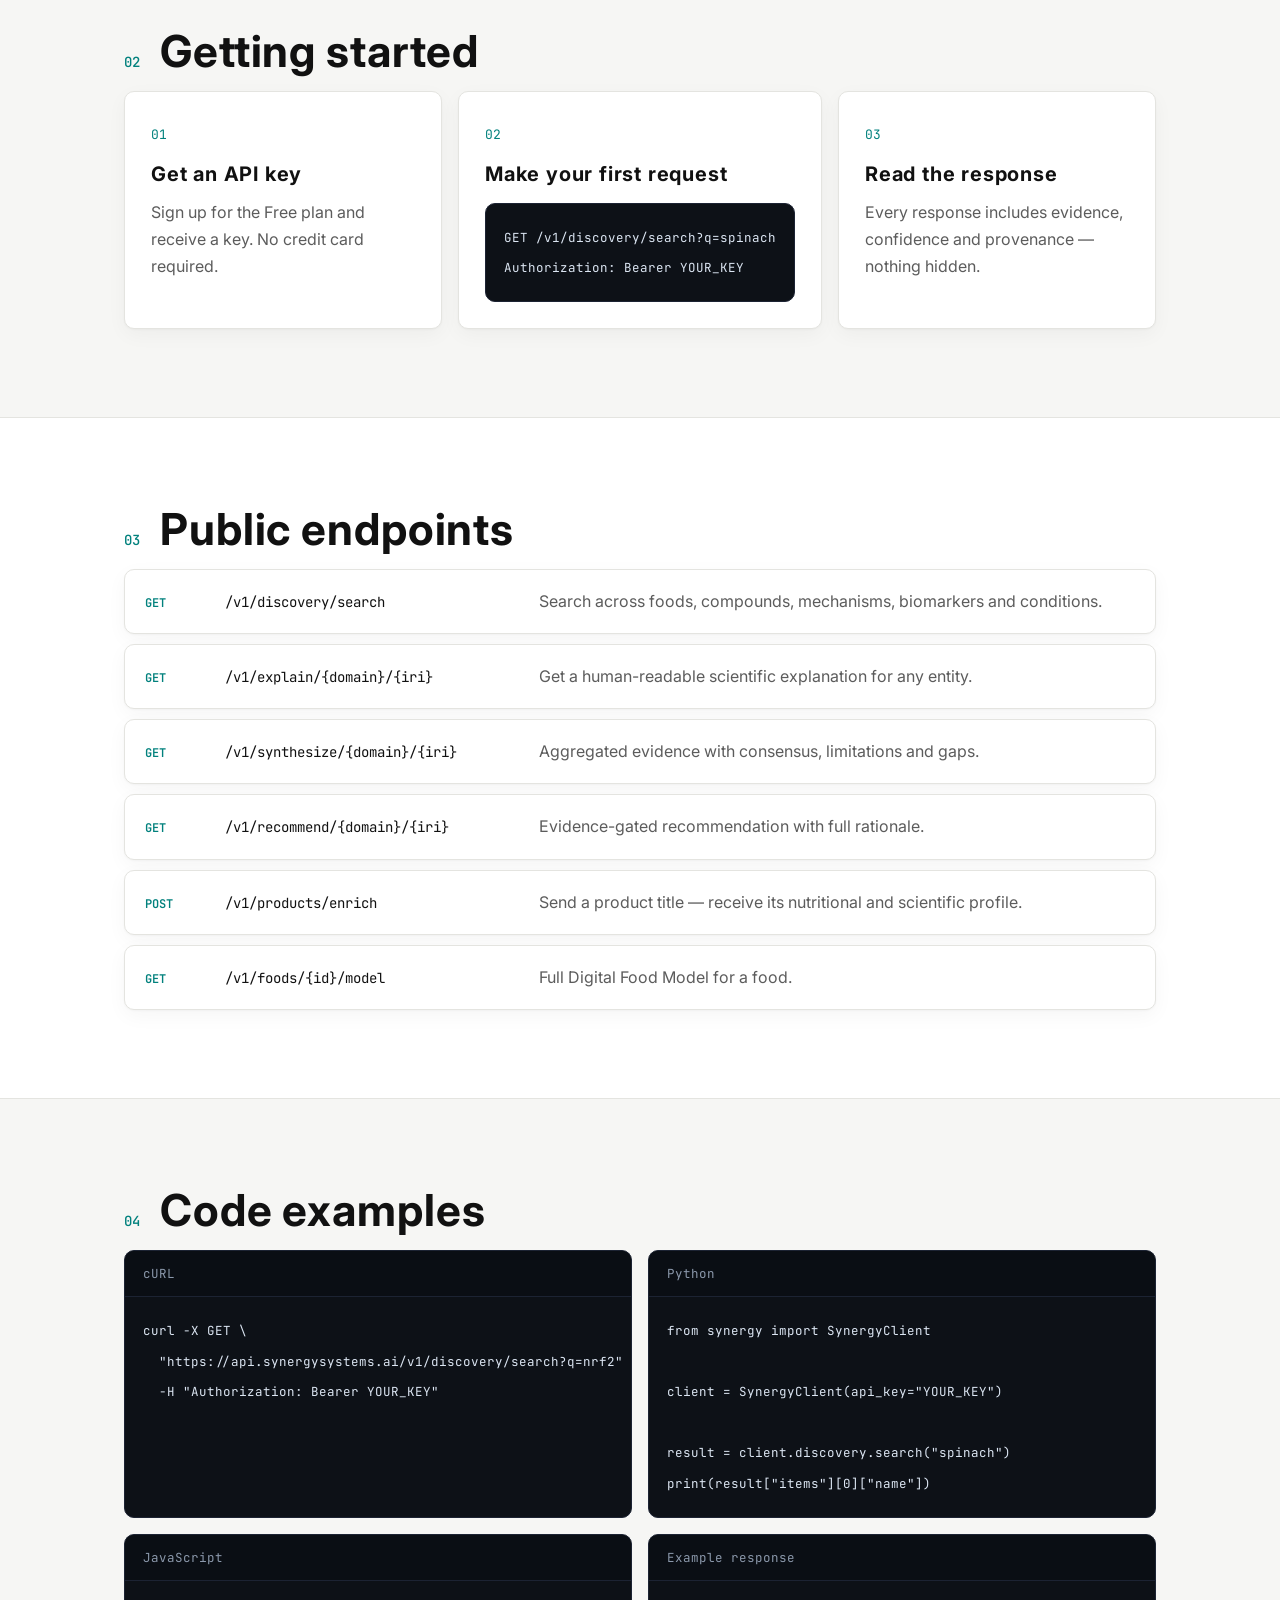
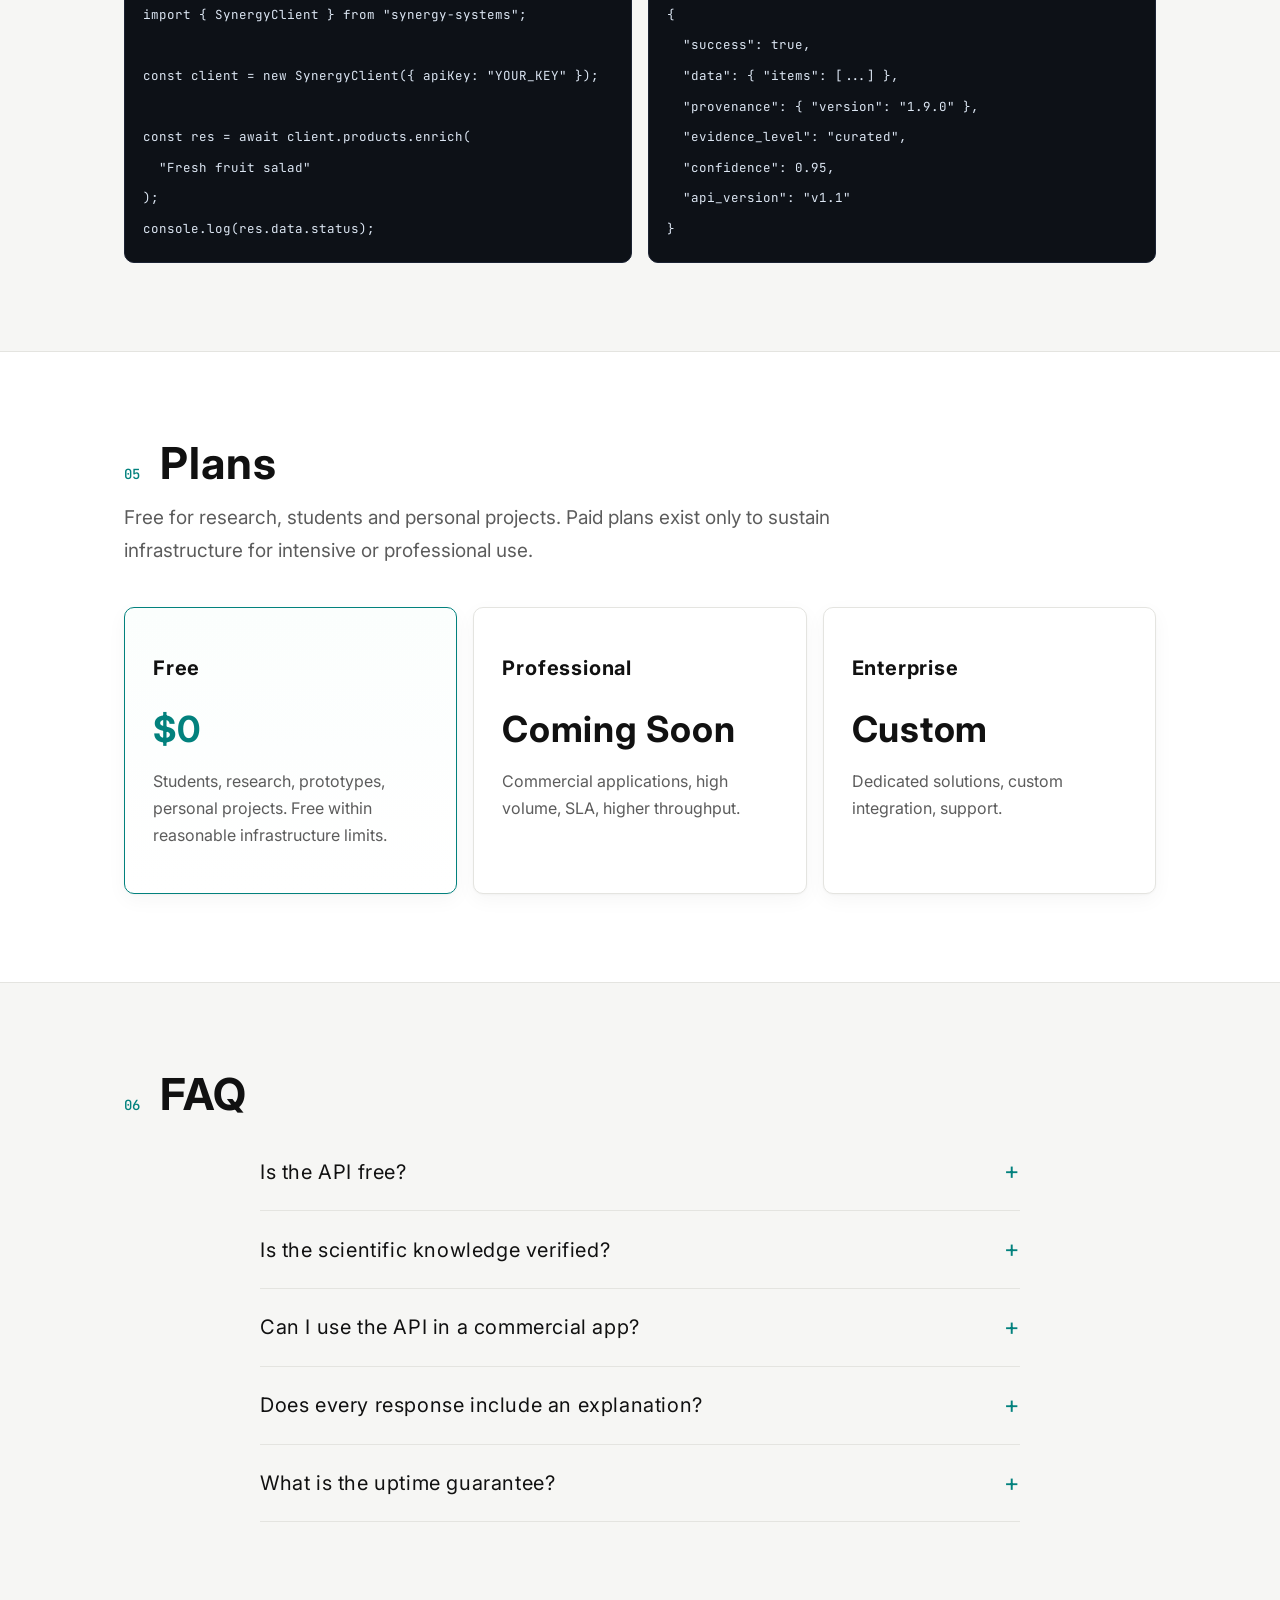
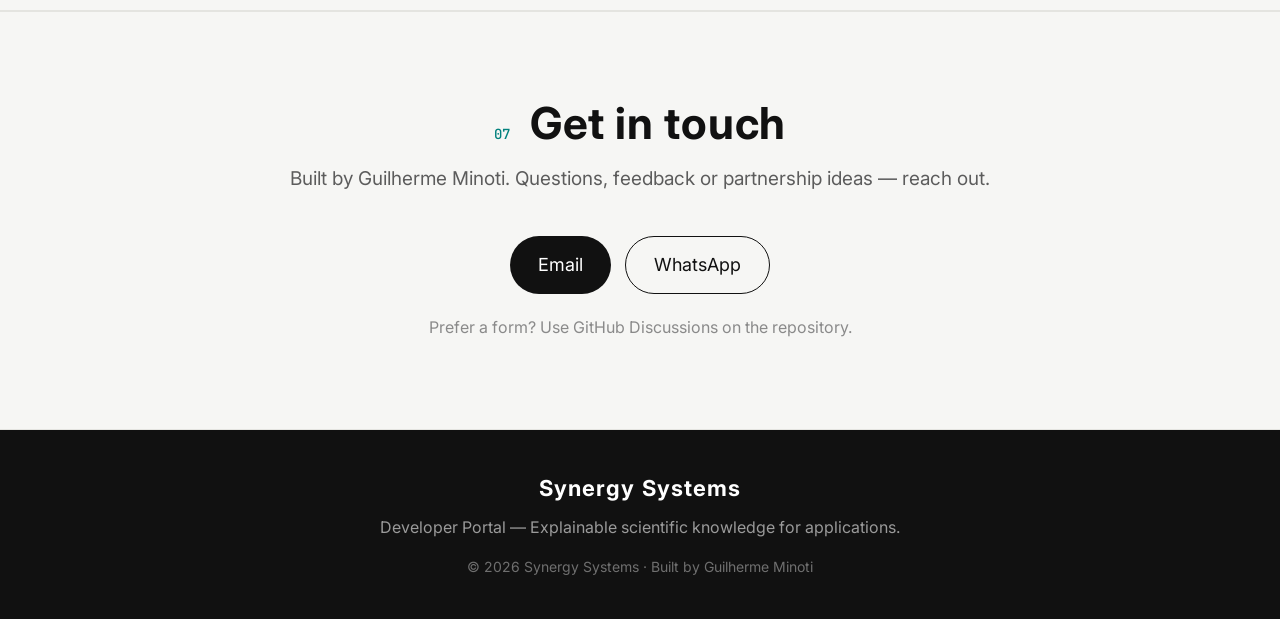
==== commit 4f5843fc: "edit: rewrite hero description (v2)" ====
--- a/docs/index.html
+++ b/docs/index.html
@@ -63,7 +63,7 @@
           </p>
           <h1 class="hero__title">THE ENGINE WHERE SCIENTIFIC INTELLIGENCE REASONS BASED ON EVIDENCE</h1>
           <p class="hero__body">
-            Synergy Systems provides a new way to explore scientific knowledge. By delivering evidence-based scientific intelligence — complete with reasoning and provenance — it generates inferences with explainable confidence levels, ready to power AI agents, research platforms, health technologies, and next-generation applications.
+            Synergy Systems provides a new way to explore scientific knowledge through evidence-based intelligence with full reasoning and provenance. Generating inferences and grafs with explainable confidence levels, it powers AI agents, research platforms, health tech, and next-gen applications.
           </p>
           <div class="hero__actions">
             <a class="btn btn--ghost" href="#what">Explore capabilities</a>
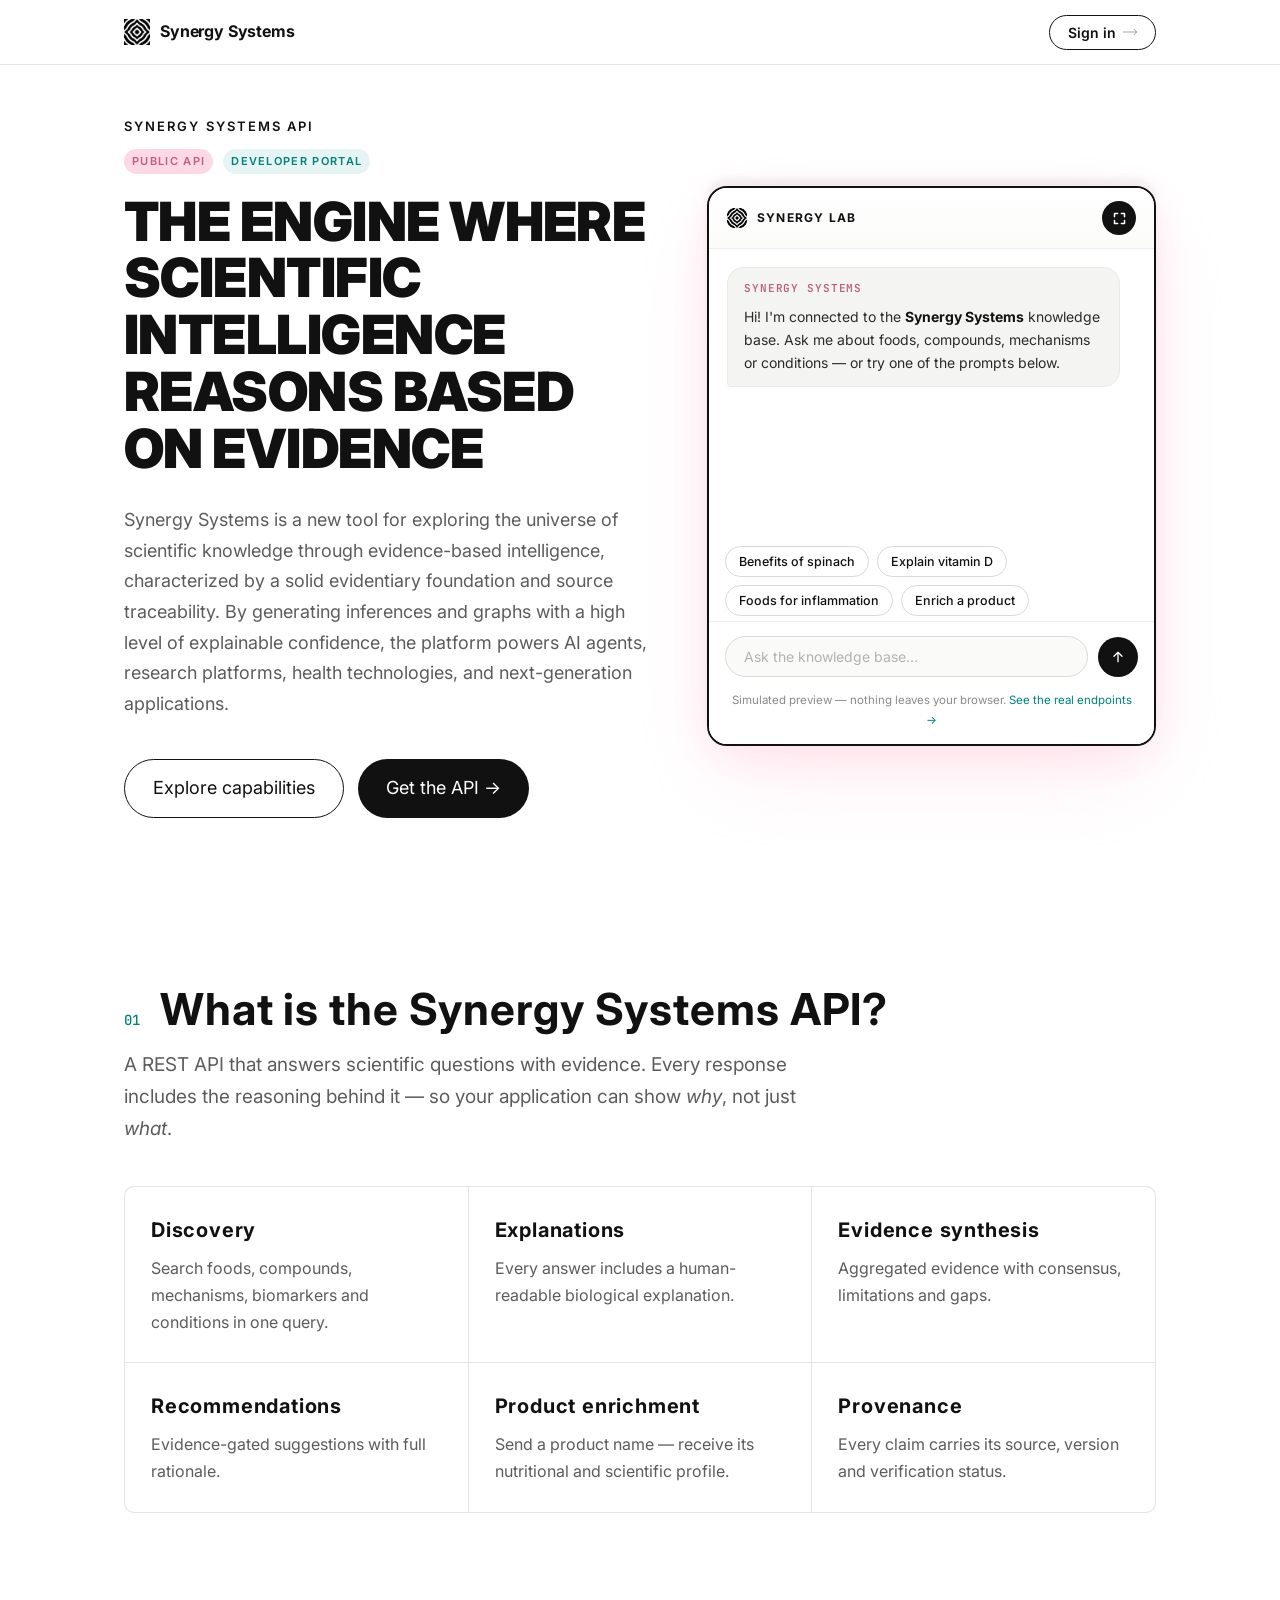
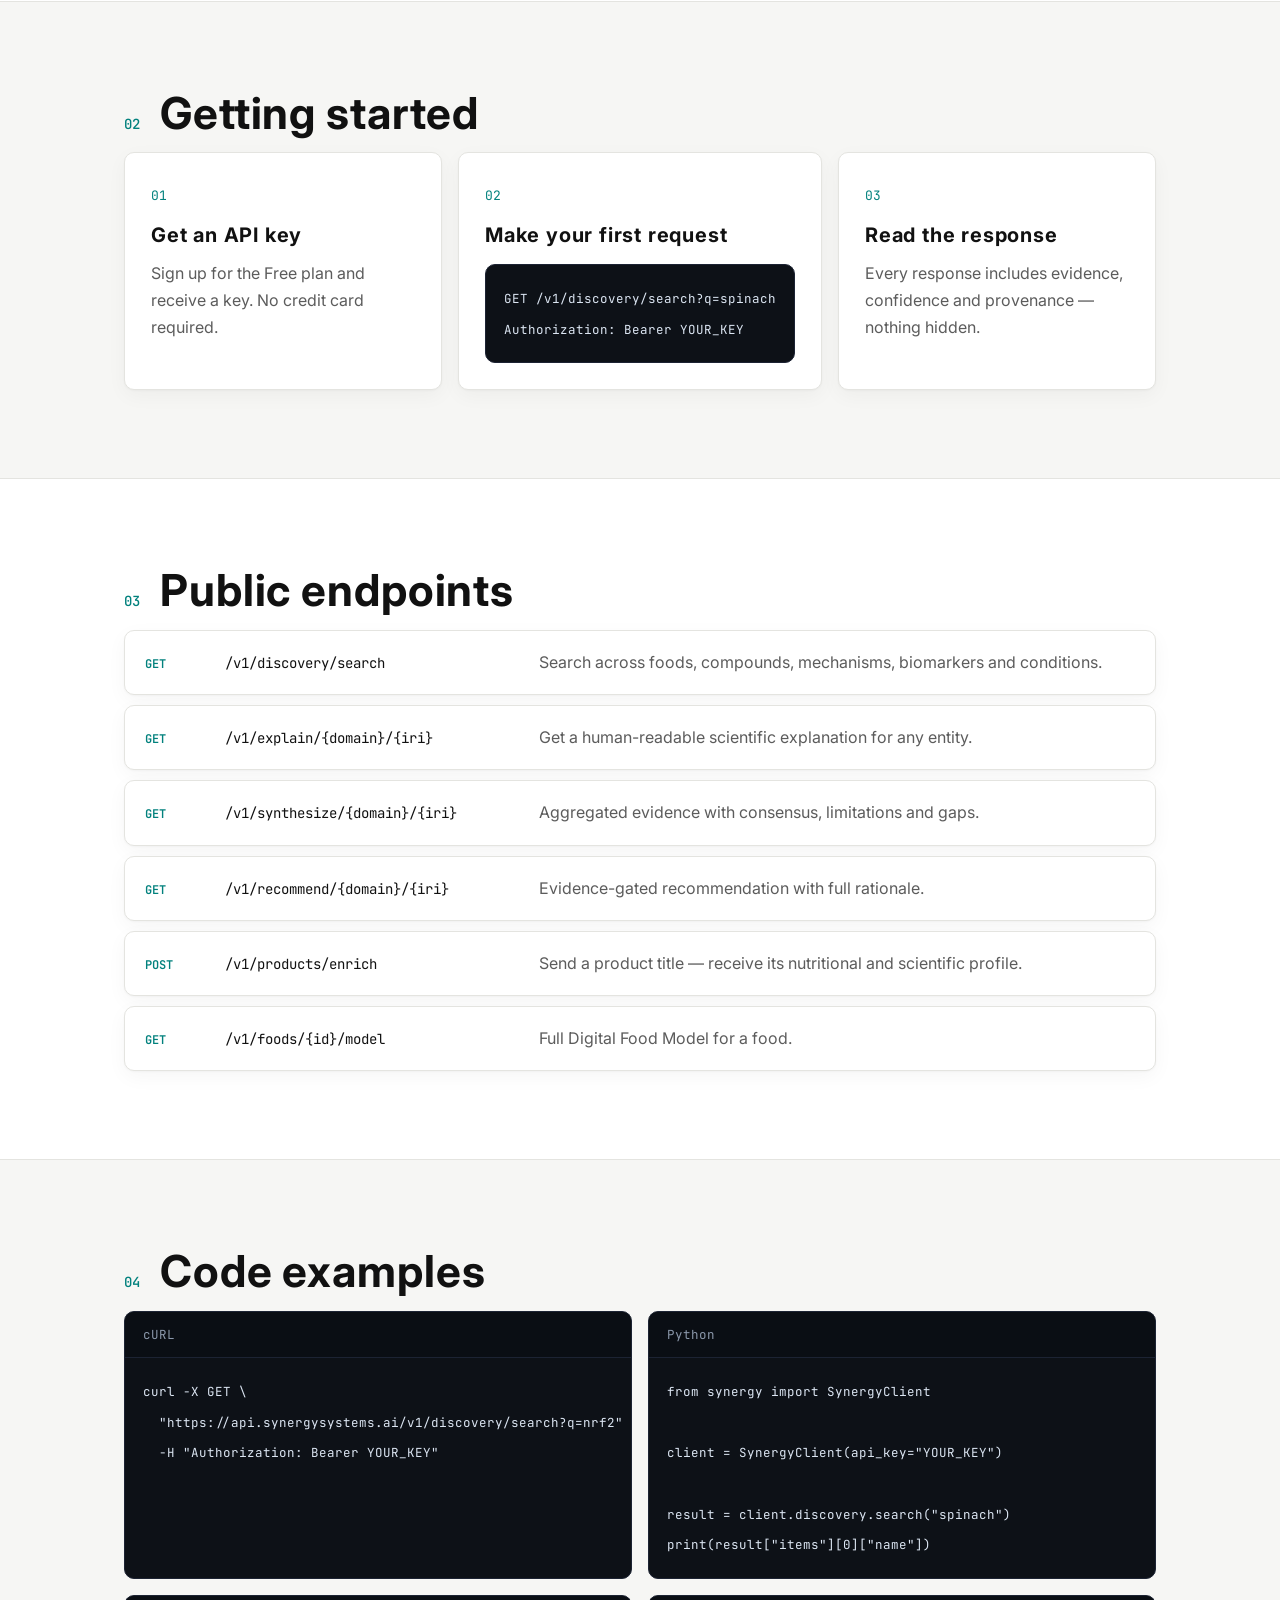
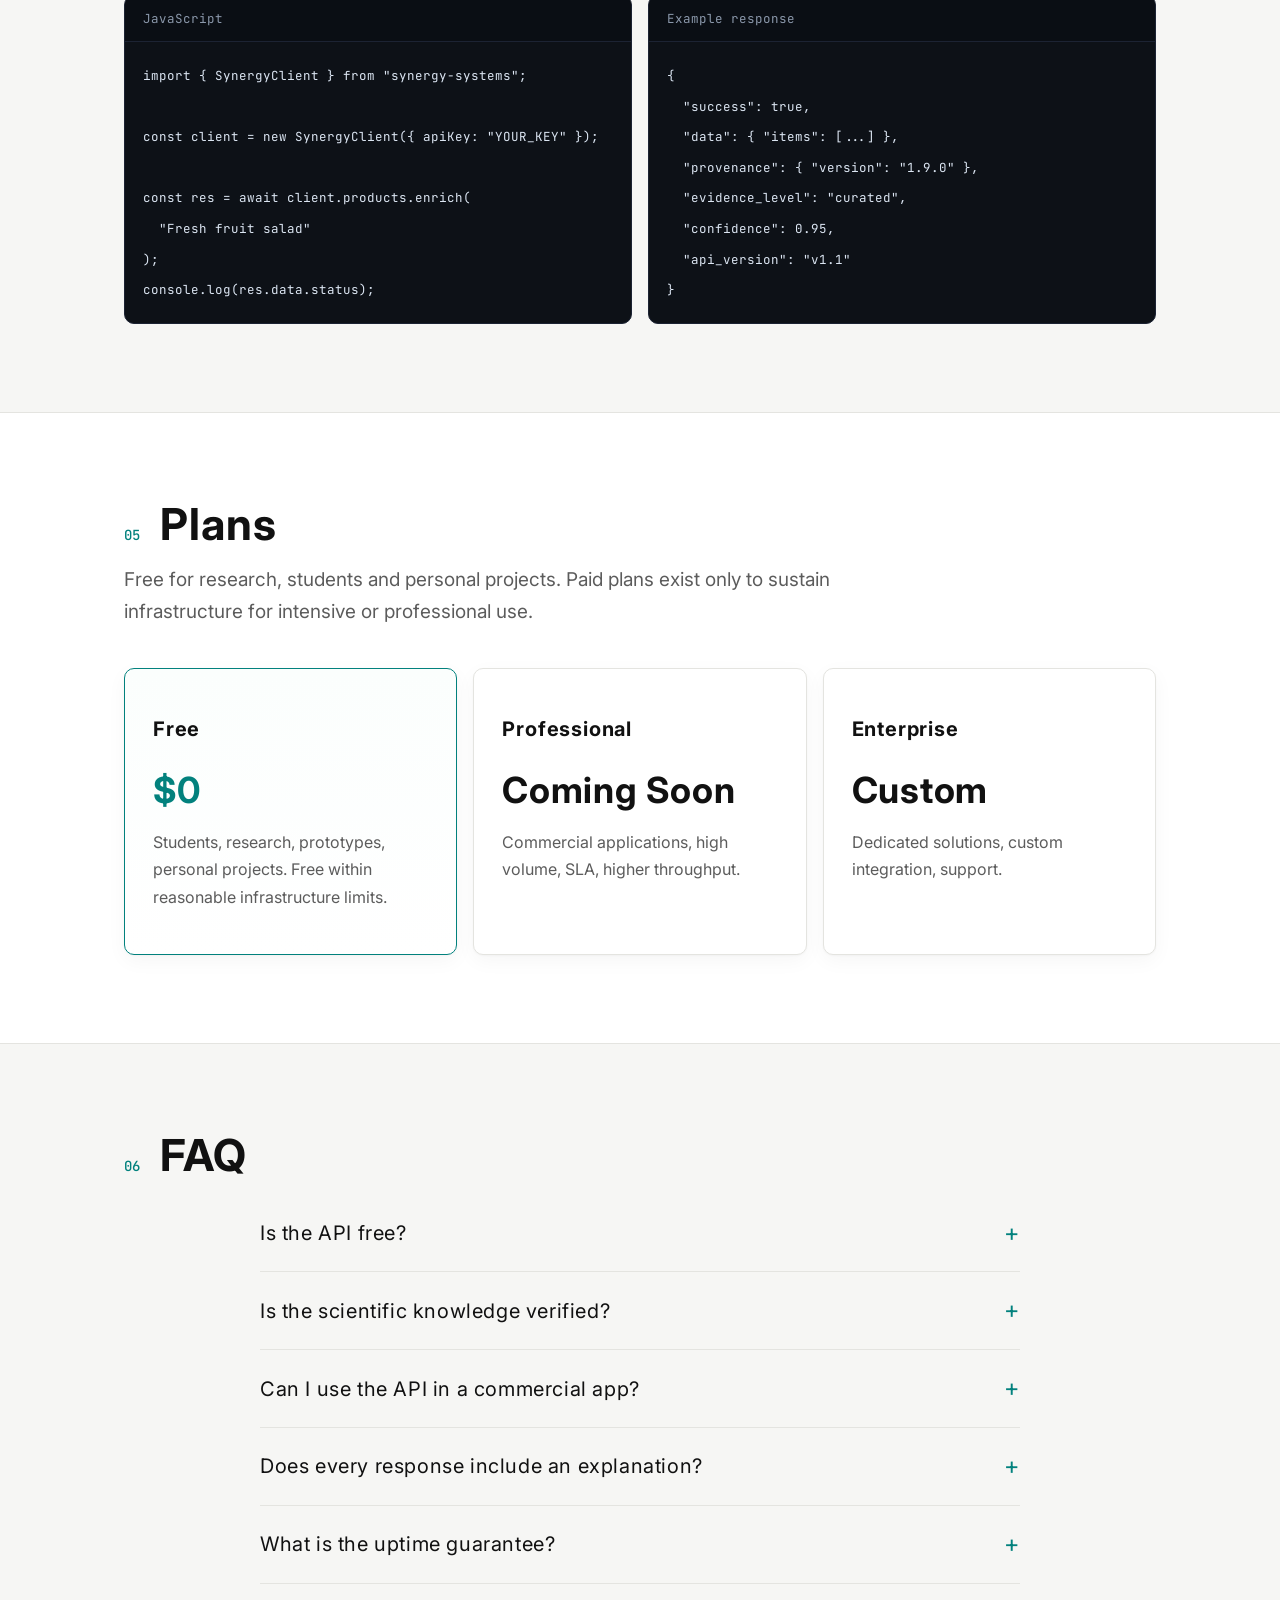
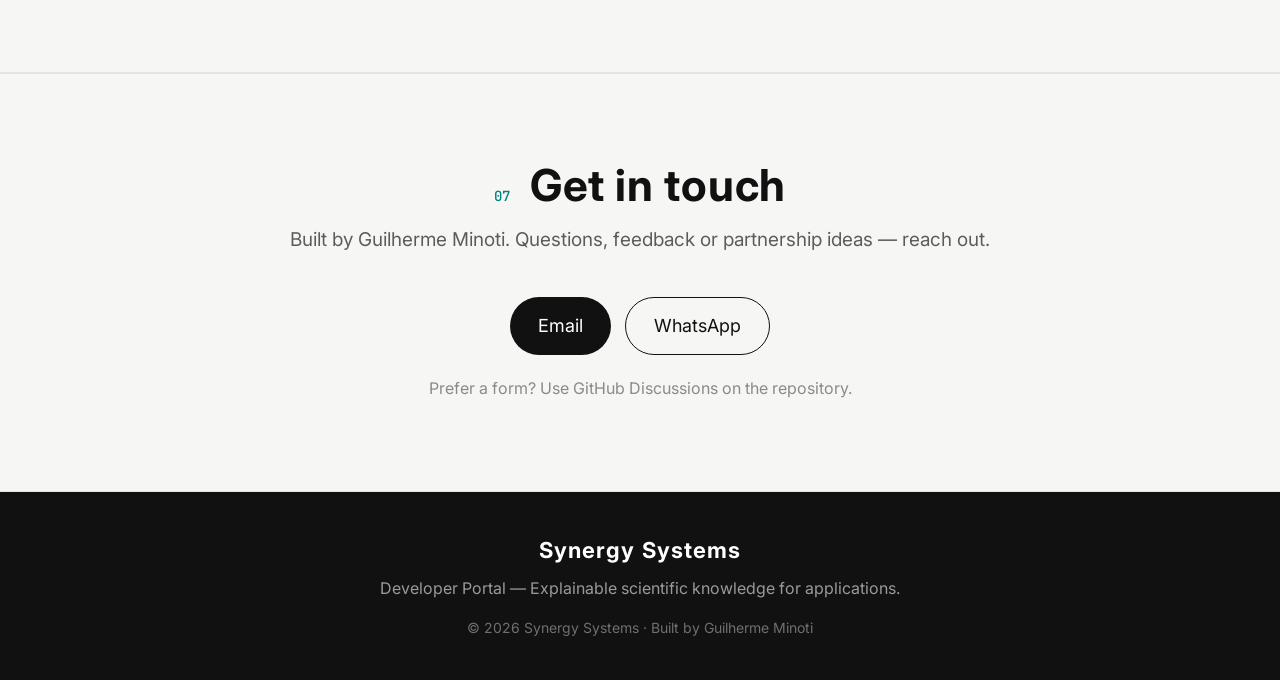
==== commit d03063ff: "Revise Synergy Systems description in index.html Updated the description of Synergy Systems for clar" ====
--- a/docs/index.html
+++ b/docs/index.html
@@ -63,7 +63,7 @@
           </p>
           <h1 class="hero__title">THE ENGINE WHERE SCIENTIFIC INTELLIGENCE REASONS BASED ON EVIDENCE</h1>
           <p class="hero__body">
-            Synergy Systems provides a new way to explore scientific knowledge through evidence-based intelligence with full reasoning and provenance. Generating inferences and grafs with explainable confidence levels, it powers AI agents, research platforms, health tech, and next-gen applications.
+            Synergy Systems is a new tool for exploring the universe of scientific knowledge through evidence-based intelligence, characterized by a solid evidentiary foundation and source traceability. By generating inferences and graphs with a high level of explainable confidence, the platform powers AI agents, research platforms, health technologies, and next-generation applications.
           </p>
           <div class="hero__actions">
             <a class="btn btn--ghost" href="#what">Explore capabilities</a>
